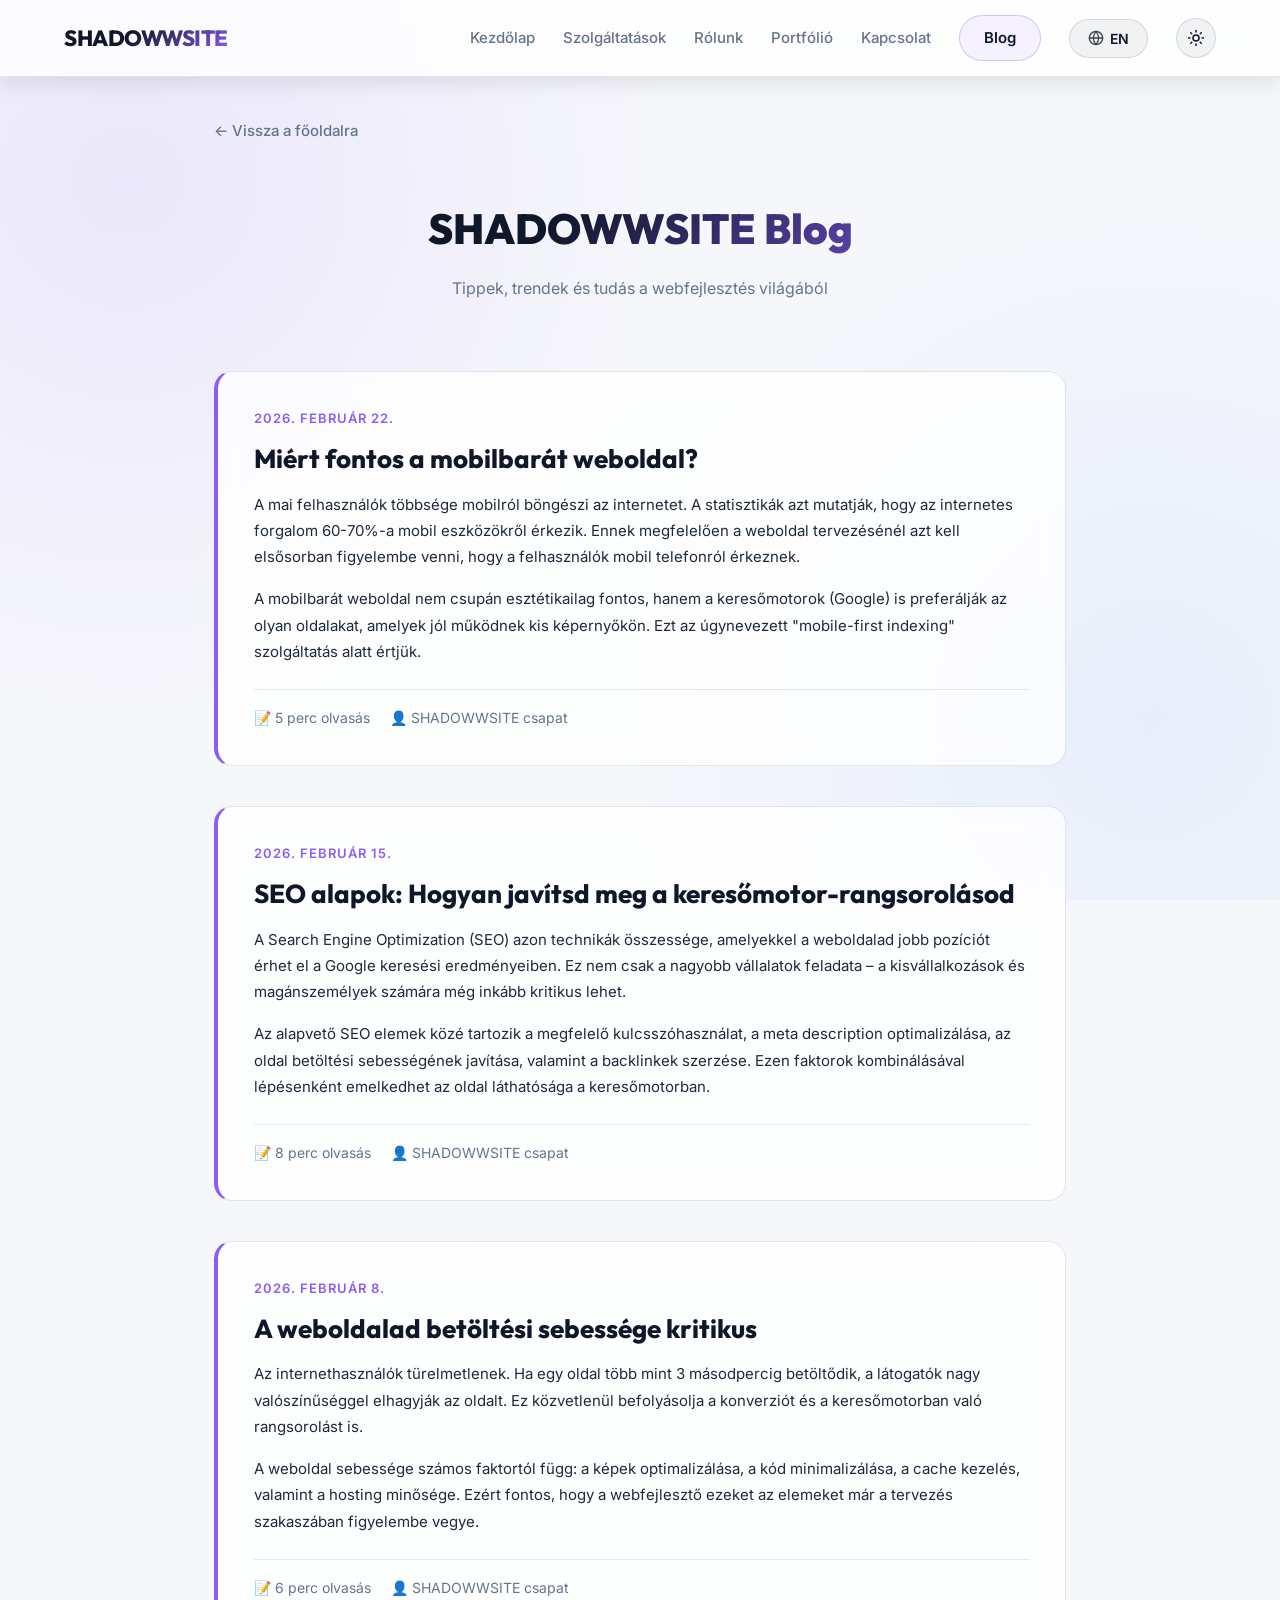
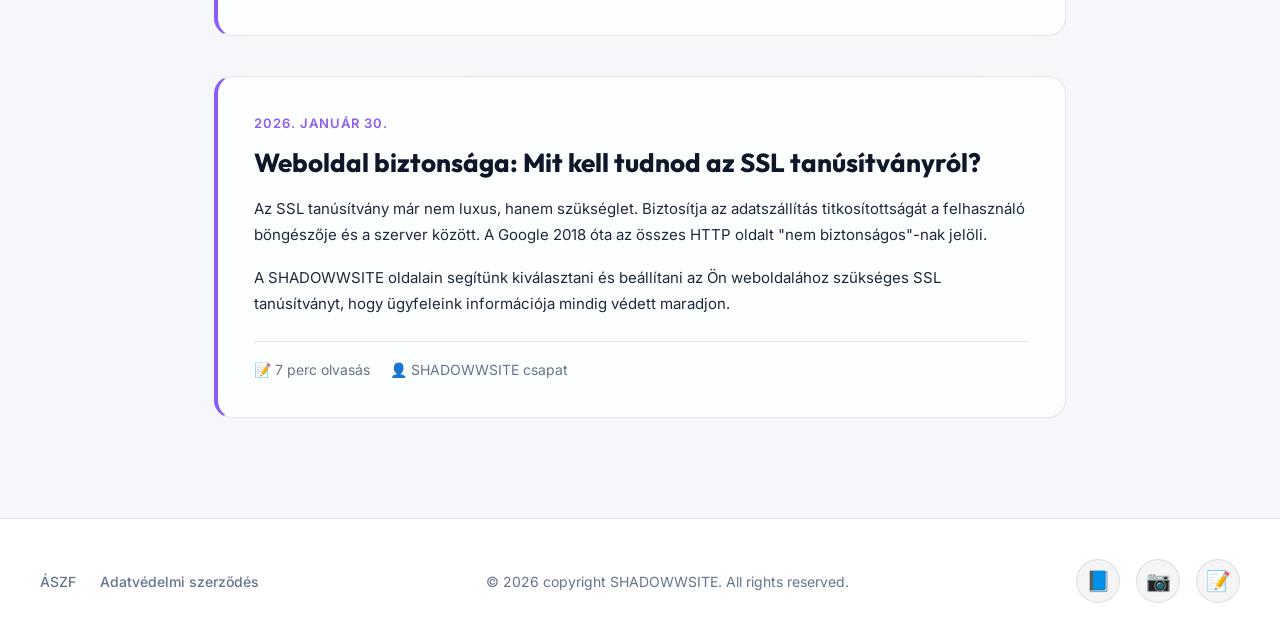
==== blog/index.html @ fe87d55f "bloghmtl" ====
<!DOCTYPE html>
<html lang="hu">
<head>
    <meta charset="UTF-8">
    <meta name="viewport" content="width=device-width, initial-scale=1.0">
    <title>Blog - SHADOWWSITE</title>
    <meta name="description" content="Szakmai cikkek, tippek és trendek a modern webfejlesztés, SEO és reszponzív webdesign világából.">
    <link rel="preconnect" href="https://fonts.googleapis.com">
    <link rel="preconnect" href="https://fonts.gstatic.com" crossorigin>
    <script>
        (function () {
            var t = localStorage.getItem('siteTheme');
            if (!t && window.matchMedia && window.matchMedia('(prefers-color-scheme: light)').matches) t = 'light';
            if (t === 'light') document.documentElement.setAttribute('data-theme', 'light');
        })();
    </script>
    <link rel="canonical" href="https://shadowwsite.hu/blog/">
    <link rel="stylesheet" href="/index.css">
    <style>
        .blog-container {
            max-width: 900px;
            margin: 40px auto;
            padding: 0 24px;
        }

        .blog-header {
            text-align: center;
            margin-bottom: 50px;
            padding: 20px 0;
        }

        .blog-header h1 {
            font-family: var(--font-title);
            font-size: 42px;
            font-weight: 850;
            margin-bottom: 12px;
            color: var(--white);
            background: linear-gradient(135deg, #ffffff 50%, var(--primary-color));
            -webkit-background-clip: text;
            -webkit-text-fill-color: transparent;
        }

        .blog-header p {
            color: var(--muted);
            font-size: 16px;
        }

        .blog-posts {
            display: flex;
            flex-direction: column;
            gap: 40px;
        }

        .blog-post {
            background: var(--panel);
            backdrop-filter: blur(12px);
            -webkit-backdrop-filter: blur(12px);
            border-radius: 18px;
            padding: 36px;
            border: 1px solid var(--border);
            border-left: 4px solid var(--primary-color);
            transition: all 0.3s ease;
        }

        .blog-post:hover {
            transform: translateY(-4px);
            border-color: rgba(139, 92, 246, 0.2);
            box-shadow: 0 15px 35px -10px rgba(0, 0, 0, 0.6), var(--glow-shadow);
        }

        .blog-post-date {
            color: var(--primary-color);
            font-size: 13px;
            font-weight: 600;
            margin-bottom: 12px;
            text-transform: uppercase;
            letter-spacing: 1px;
        }

        .blog-post h2 {
            font-family: var(--font-title);
            color: var(--white);
            font-size: 26px;
            font-weight: 750;
            margin-bottom: 16px;
            line-height: 1.3;
        }

        .blog-post p {
            color: var(--text-color);
            line-height: 1.75;
            margin-bottom: 16px;
            font-size: 15px;
        }

        .blog-post-meta {
            display: flex;
            gap: 20px;
            color: var(--muted);
            font-size: 14px;
            margin-top: 24px;
            border-top: 1px solid var(--border);
            padding-top: 16px;
        }

        .read-more {
            color: var(--primary-color);
            text-decoration: none;
            font-weight: 600;
            margin-top: 15px;
            display: inline-block;
            transition: color 0.3s ease;
        }

        .read-more:hover {
            color: var(--white);
        }

        .back-link {
            display: inline-flex;
            align-items: center;
            margin-bottom: 30px;
            color: var(--muted);
            text-decoration: none;
            font-weight: 500;
            transition: color 0.3s ease;
            font-size: 15px;
            gap: 6px;
        }

        .back-link:hover {
            color: var(--white);
        }

        @media (max-width: 768px) {
            .blog-header h1 {
                font-size: 32px;
            }

            .blog-post {
                padding: 24px;
            }

            .blog-post h2 {
                font-size: 22px;
            }
        }
    </style>
</head>
<body>
    <nav class="navbar">
        <div class="navbar-container">
            <div class="navbar-logo">
                <a href="/" class="logo-link" aria-label="SHADOW home">
                    <span class="logo-text">SHADOWWSITE</span>
                </a>
            </div>
            <ul class="nav-menu">
                <li class="nav-item">
                    <a href="/#home" class="nav-link" data-i18n="nav-home">Kezdőlap</a>
                </li>
                <li class="nav-item">
                    <a href="/#services" class="nav-link" data-i18n="nav-services">Szolgáltatások</a>
                </li>
                <li class="nav-item">
                    <a href="/#about" class="nav-link" data-i18n="nav-about">Rólunk</a>
                </li>
                <li class="nav-item">
                    <a href="/#portfolio" class="nav-link" data-i18n="nav-portfolio">Portfólió</a>
                </li>
                <li class="nav-item">
                    <a href="/#contact" class="nav-link" data-i18n="nav-contact">Kapcsolat</a>
                </li>
                <li class="nav-item">
                    <a href="/blog/" class="nav-link nav-link-btn" data-i18n="nav-blog">Blog</a>
                </li>
                <li class="nav-item">
                    <button class="lang-toggle-btn" aria-label="Nyelvváltás / Language switch" onclick="toggleLanguage()">
                        <svg class="lang-icon" viewBox="0 0 24 24" width="16" height="16" stroke="currentColor" stroke-width="2" fill="none" stroke-linecap="round" stroke-linejoin="round">
                            <circle cx="12" cy="12" r="10"></circle>
                            <line x1="2" y1="12" x2="22" y2="12"></line>
                            <path d="M12 2a15.3 15.3 0 0 1 4 10 15.3 15.3 0 0 1-4 10 15.3 15.3 0 0 1-4-10 15.3 15.3 0 0 1 4-10z"></path>
                        </svg>
                        <span class="lang-text">EN</span>
                    </button>
                </li>
                <li class="nav-item">
                    <button class="theme-toggle-btn" type="button" aria-label="Sötét/világos téma váltása" title="Téma váltása" onclick="toggleTheme()">
                        <svg class="icon-moon" viewBox="0 0 24 24" width="18" height="18" stroke="currentColor" stroke-width="2" fill="none" stroke-linecap="round" stroke-linejoin="round">
                            <path d="M21 12.8A9 9 0 1 1 11.2 3a7 7 0 0 0 9.8 9.8z"></path>
                        </svg>
                        <svg class="icon-sun" viewBox="0 0 24 24" width="18" height="18" stroke="currentColor" stroke-width="2" fill="none" stroke-linecap="round" stroke-linejoin="round">
                            <circle cx="12" cy="12" r="4"></circle>
                            <path d="M12 2v2M12 20v2M4.93 4.93l1.41 1.41M17.66 17.66l1.41 1.41M2 12h2M20 12h2M4.93 19.07l1.41-1.41M17.66 6.34l1.41-1.41"></path>
                        </svg>
                    </button>
                </li>
            </ul>
            <div class="hamburger" aria-label="Menü megnyitása" role="button" tabindex="0">
                <span></span>
                <span></span>
                <span></span>
            </div>
        </div>
    </nav>

    <div class="blog-container">
        <a href="/" class="back-link" data-i18n="blog-back">← Vissza a főoldalra</a>
        
        <div class="blog-header">
            <h1 data-i18n="blog-title">SHADOWWSITE Blog</h1>
            <p data-i18n="blog-subtitle">Tippek, trendek és tudás a webfejlesztés világából</p>
        </div>

        <div class="blog-posts">
            <article class="blog-post">
                <div class="blog-post-date" data-i18n="blog-p1-date">2026. február 22.</div>
                <h2 data-i18n="blog-p1-title">Miért fontos a mobilbarát weboldal?</h2>
                <p data-i18n="blog-p1-desc1">A mai felhasználók többsége mobilről böngészi az internetetet. A statisztikák azt mutatják, hogy az internetes forgalom 60-70%-a mobil eszközökről érkezik. Ennek megfelelően a weboldal tervezésénél azt kell elsősorban figyelembe venni, hogy a felhasználók mobil telefonról érkeznek.</p>
                <p data-i18n="blog-p1-desc2">A mobilbarát weboldal nem csupán esztétikailag fontos, hanem a keresőmotorok (Google) is preferálják az olyan oldalakat, amelyek jól működnek kis képernyőkön. Ezt az úgynevezett "mobile-first indexing" szolgáltatás alatt értjük.</p>
                <div class="blog-post-meta">
                    <span data-i18n="blog-p1-read">📝 5 perc olvasás</span>
                    <span data-i18n="blog-p1-team">👤 SHADOWWSITE csapat</span>
                </div>
            </article>

            <article class="blog-post">
                <div class="blog-post-date" data-i18n="blog-p2-date">2026. február 15.</div>
                <h2 data-i18n="blog-p2-title">SEO alapok: Hogyan javítsd meg a keresőmotor-rangsorolásod</h2>
                <p data-i18n="blog-p2-desc1">A Search Engine Optimization (SEO) azon technikák összessége, amelyekkel a weboldalad jobb pozíciót érhet el a Google keresési eredményeiben. Ez nem csak a nagyobb vállalatok feladata – a kisvállalkozások és magánszemélyek számára még inkább kritikus lehet.</p>
                <p data-i18n="blog-p2-desc2">Az alapvető SEO elemek közé tartozik a megfelelő kulcsszóhasználat, a meta description optimalizálása, az oldal betöltési sebességének javítása, valamint a backlinlek szerzése. Ezen faktorok kombinálásával lépésenként emelkedhet az oldal láthatósága a keresőmotorban.</p>
                <div class="blog-post-meta">
                    <span data-i18n="blog-p2-read">📝 8 perc olvasás</span>
                    <span data-i18n="blog-p2-team">👤 SHADOWWSITE csapat</span>
                </div>
            </article>

            <article class="blog-post">
                <div class="blog-post-date" data-i18n="blog-p3-date">2026. február 8.</div>
                <h2 data-i18n="blog-p3-title">A weboldalad betöltési sebessége kritikus</h2>
                <p data-i18n="blog-p3-desc1">Az internethasználók türelmetlenek. Ha egy oldal több mint 3 másodpercig betöltődik, a látogatók nagy valószínűséggel elhagyják az oldalt. Ez közvetlenül befolyásolja a konverziót és a keresőmotorban való rangsorolást is.</p>
                <p data-i18n="blog-p3-desc2">A weboldal sebessége számos faktortól függ: a képek optimalizálása, a kód minimalizálása, a cache kezelés, valamint a hosting minősége. Ezért fontos, hogy a webfejlesztő ezeket az elemeket már a tervezés szakaszában figyelembe vegye.</p>
                <div class="blog-post-meta">
                    <span data-i18n="blog-p3-read">📝 6 perc olvasás</span>
                    <span data-i18n="blog-p3-team">👤 SHADOWWSITE csapat</span>
                </div>
            </article>

            <article class="blog-post">
                <div class="blog-post-date" data-i18n="blog-p4-date">2026. január 30.</div>
                <h2 data-i18n="blog-p4-title">Weboldal biztonsága: Mit kell tudnod a SSL tanúsítványról?</h2>
                <p data-i18n="blog-p4-desc1">Az SSL tanúsítvány már nem luxus, hanem szükséglet. Biztosítja az adatszállítás titkosítottságát a felhasználó böngészője és a szerver között. A Google 2018 óta az összes HTTP oldalt "nem biztonságos"-nak jelöli.</p>
                <p data-i18n="blog-p4-desc2">A SHADOWWSITE oldalain segítünk kiválasztani és beállítani az Ön weboldalához szükséges SSL tanúsítványt, hogy ügyfeleink információja mindig védett maradjon.</p>
                <div class="blog-post-meta">
                    <span data-i18n="blog-p4-read">📝 7 perc olvasás</span>
                    <span data-i18n="blog-p4-team">👤 SHADOWWSITE csapat</span>
                </div>
            </article>
        </div>
    </div>

    <footer class="footer">
        <div class="footer-content">
            <div class="footer-legal">
                <a href="/aszf.pdf" class="footer-link" target="_blank" rel="noopener noreferrer" data-i18n="footer-gtc">ÁSZF</a>
                <a href="/adatvedelmi.pdf" class="footer-link" target="_blank" rel="noopener noreferrer" data-i18n="footer-privacy">Adatvédelmi szerződés</a>
            </div>
            <p>&copy; 2026 copyright SHADOWWSITE. All rights reserved.</p>
            <div class="social-links">
                <a href="https://www.facebook.com/profile.php?id=61587769874126" target="_blank" rel="noopener noreferrer" class="social-link" aria-label="Facebook">
                    📘
                </a>
                <a href="https://www.instagram.com/shadowwsite" target="_blank" rel="noopener noreferrer" class="social-link" aria-label="Instagram">
                    📷
                </a>
                <a href="/blog/" class="social-link" aria-label="Blog">
                    📝
                </a>
            </div>
        </div>
    </footer>

    <script src="/index.js"></script>
</body>
</html>
---- index.css ----
@import url('https://fonts.googleapis.com/css2?family=Inter:wght@300;400;500;600;700&family=Outfit:wght@400;500;600;700;800;900&display=swap');

* {
	margin: 0;
	padding: 0;
	box-sizing: border-box;
}

:root {
	--bg: #05050a;
	--bg-rgb: 5, 5, 10;
	--panel: rgba(13, 13, 23, 0.7);
	--panel-opaque: #0b0b14;
	--primary-color: #8b5cf6; /* Modern Violet */
	--primary-rgb: 139, 92, 246;
	--secondary-color: #3b82f6; /* Modern Blue */
	--secondary-rgb: 59, 130, 246;
	--accent-color: #10b981; /* Emerald */
	--text-color: #f1f5f9; /* Slate 100 */
	--muted: #94a3b8; /* Slate 400 */
	--white: #ffffff;
	--border: rgba(255, 255, 255, 0.06);
	--border-hover: rgba(255, 255, 255, 0.12);
	--shadow: 0 10px 30px -10px rgba(0, 0, 0, 0.7);
	--glow-shadow: 0 0 25px rgba(139, 92, 246, 0.15);
	--font-title: 'Outfit', sans-serif;
	--font-body: 'Inter', sans-serif;
}

body {
	font-family: var(--font-body);
	line-height: 1.65;
	color: var(--text-color);
	background-color: var(--bg);
	background-image: 
		radial-gradient(circle at 10% 20%, rgba(139, 92, 246, 0.08) 0%, transparent 40%),
		radial-gradient(circle at 90% 80%, rgba(59, 130, 246, 0.08) 0%, transparent 40%);
	background-attachment: fixed;
	overflow-x: hidden;
}

html {
	scroll-behavior: smooth;
	scroll-padding-top: 80px;
}

section {
	scroll-margin-top: 80px;
}

/* Animations */
@keyframes fadeInUp {
	from {
		opacity: 0;
		transform: translateY(20px);
	}
	to {
		opacity: 1;
		transform: translateY(0);
	}
}

@keyframes pulseGlow {
	0%, 100% {
		box-shadow: 0 0 15px rgba(139, 92, 246, 0.3);
	}
	50% {
		box-shadow: 0 0 25px rgba(139, 92, 246, 0.6);
	}
}

/* Scrollbar */
::-webkit-scrollbar {
	width: 10px;
}
::-webkit-scrollbar-track {
	background: var(--bg);
}
::-webkit-scrollbar-thumb {
	background: rgba(255, 255, 255, 0.1);
	border-radius: 5px;
	border: 2px solid var(--bg);
}
::-webkit-scrollbar-thumb:hover {
	background: var(--primary-color);
}

/* Header & Navbar */
.navbar {
	background: var(--panel);
	backdrop-filter: blur(12px);
	-webkit-backdrop-filter: blur(12px);
	border-bottom: 1px solid var(--border);
	position: sticky;
	top: 0;
	z-index: 100;
	transition: all 0.3s ease;
}

.navbar-container {
	max-width: 1200px;
	width: 100%;
	margin: 0 auto;
	padding: 0 24px;
	display: flex;
	justify-content: space-between;
	align-items: center;
	height: 76px;
}

.navbar-logo a {
	text-decoration: none;
	display: flex;
	align-items: center;
	gap: 8px;
}

.logo-text {
	font-family: var(--font-title);
	font-size: 22px;
	font-weight: 800;
	color: var(--white);
	letter-spacing: -0.5px;
	background: linear-gradient(135deg, #ffffff 50%, var(--primary-color));
	-webkit-background-clip: text;
	-webkit-text-fill-color: transparent;
}

.nav-menu {
	display: flex;
	list-style: none;
	gap: 28px;
	align-items: center;
}

.nav-item {
	position: relative;
}

.nav-link {
	color: var(--muted);
	text-decoration: none;
	font-weight: 500;
	font-size: 15px;
	transition: color 0.25s ease;
	padding: 8px 0;
	display: inline-block;
}

.nav-link:hover {
	color: var(--white);
}

.nav-link::after {
	content: '';
	position: absolute;
	width: 0;
	height: 2px;
	bottom: -2px;
	left: 0;
	background: linear-gradient(90deg, var(--primary-color), var(--secondary-color));
	transition: width 0.3s ease;
	border-radius: 2px;
}

.nav-link:hover::after {
	width: 100%;
}

.nav-link-btn {
	background: rgba(139, 92, 246, 0.08) !important;
	color: var(--white) !important;
	border: 1px solid rgba(139, 92, 246, 0.3) !important;
	padding: 10px 24px !important;
	border-radius: 30px !important;
	font-weight: 600 !important;
	transition: all 0.3s ease !important;
}

.nav-link-btn:hover {
	background: rgba(139, 92, 246, 0.2) !important;
	border-color: var(--primary-color) !important;
	box-shadow: 0 0 15px rgba(139, 92, 246, 0.2);
	transform: translateY(-1px);
}

.nav-link-btn::after {
	display: none !important;
}

.lang-toggle-btn {
	background: rgba(255, 255, 255, 0.05) !important;
	color: var(--white) !important;
	border: 1px solid rgba(255, 255, 255, 0.1) !important;
	padding: 10px 18px !important;
	border-radius: 30px !important;
	font-weight: 600 !important;
	cursor: pointer;
	font-family: var(--font-body);
	font-size: 14px;
	transition: all 0.3s ease !important;
	display: inline-flex;
	align-items: center;
	gap: 6px;
}

.lang-toggle-btn:hover {
	background: rgba(255, 255, 255, 0.12) !important;
	border-color: rgba(255, 255, 255, 0.25) !important;
	transform: translateY(-1px);
}

.lang-icon {
	opacity: 0.8;
	transition: transform 0.3s ease;
}

.lang-toggle-btn:hover .lang-icon {
	transform: rotate(15deg);
}

.hamburger {
	display: none;
	flex-direction: column;
	cursor: pointer;
	gap: 5px;
}

.hamburger span {
	width: 24px;
	height: 2px;
	background: var(--text-color);
	transition: all 0.3s ease;
	border-radius: 2px;
}

.hamburger.active span:nth-child(1) {
	transform: translateY(7px) rotate(45deg);
}

.hamburger.active span:nth-child(2) {
	opacity: 0;
}

.hamburger.active span:nth-child(3) {
	transform: translateY(-7px) rotate(-45deg);
}

/* Hero Section */
.hero {
	position: relative;
	padding: 130px 24px 100px;
	text-align: center;
	min-height: calc(100vh - 76px);
	display: flex;
	align-items: center;
	justify-content: center;
	background: radial-gradient(circle at top, rgba(139, 92, 246, 0.12) 0%, transparent 60%);
	overflow: hidden;
}

.hero::before {
	content: '';
	position: absolute;
	top: 20%;
	left: 50%;
	transform: translate(-50%, -50%);
	width: 400px;
	height: 400px;
	background: radial-gradient(circle, rgba(59, 130, 246, 0.08) 0%, transparent 70%);
	pointer-events: none;
	z-index: 0;
}

.hero-content {
	max-width: 850px;
	z-index: 1;
	animation: fadeInUp 0.8s ease-out;
}

.hero-content h1 {
	font-family: var(--font-title);
	font-size: 56px;
	font-weight: 900;
	line-height: 1.15;
	margin-bottom: 24px;
	letter-spacing: -1.5px;
	background: linear-gradient(135deg, #ffffff 40%, #cbd5e1 70%, var(--primary-color));
	-webkit-background-clip: text;
	-webkit-text-fill-color: transparent;
}

.hero-content p {
	font-size: 20px;
	margin-bottom: 12px;
	color: var(--text-color);
	font-weight: 400;
}

.hero-subtitle {
	font-size: 16px;
	margin-bottom: 40px;
	color: var(--muted) !important;
}

.hero-buttons {
	display: flex;
	gap: 16px;
	justify-content: center;
	flex-wrap: wrap;
}

.cta-button {
	position: relative;
	overflow: hidden;
	background: linear-gradient(135deg, var(--primary-color), var(--secondary-color));
	color: var(--white);
	text-decoration: none;
	padding: 14px 32px;
	font-size: 16px;
	border: none;
	border-radius: 30px;
	cursor: pointer;
	font-weight: 600;
	transition: all 0.4s cubic-bezier(0.165, 0.84, 0.44, 1);
	box-shadow: 0 4px 20px rgba(139, 92, 246, 0.3), 0 0 0 1px rgba(255, 255, 255, 0.1) inset;
	display: inline-flex;
	align-items: center;
	justify-content: center;
	gap: 10px;
}

.cta-button::after {
	content: '';
	position: absolute;
	top: 0;
	left: -50%;
	width: 200%;
	height: 100%;
	background: linear-gradient(
		to right,
		rgba(255, 255, 255, 0) 0%,
		rgba(255, 255, 255, 0.25) 50%,
		rgba(255, 255, 255, 0) 100%
	);
	transform: skewX(-25deg);
	transition: 0.75s;
	opacity: 0;
}

.cta-button:hover {
	transform: translateY(-3px) scale(1.02);
	box-shadow: 0 10px 25px rgba(139, 92, 246, 0.4), 0 0 15px rgba(59, 130, 246, 0.2), 0 0 0 1px rgba(255, 255, 255, 0.2) inset;
}

.cta-button:hover::after {
	left: 125%;
	opacity: 1;
	transition: all 0.75s ease-in-out;
}

.cta-icon {
	transition: transform 0.3s cubic-bezier(0.165, 0.84, 0.44, 1);
}

.cta-button:hover .cta-icon {
	transform: translateX(4px);
}

.cta-secondary {
	background: rgba(255, 255, 255, 0.03);
	color: var(--white);
	text-decoration: none;
	padding: 14px 32px;
	font-size: 16px;
	border: 1px solid var(--border);
	border-radius: 30px;
	cursor: pointer;
	font-weight: 600;
	transition: all 0.4s cubic-bezier(0.165, 0.84, 0.44, 1);
	display: inline-flex;
	align-items: center;
	justify-content: center;
	gap: 10px;
}

.cta-secondary:hover {
	background: rgba(255, 255, 255, 0.08);
	border-color: var(--border-hover);
	transform: translateY(-3px) scale(1.02);
	box-shadow: 0 10px 25px rgba(255, 255, 255, 0.03);
}

/* Sections - General spacing */
.products-preview {
	max-width: 1200px;
	margin: 100px auto;
	padding: 0 24px;
}

.products-preview h2 {
	text-align: center;
	font-family: var(--font-title);
	font-size: 38px;
	font-weight: 800;
	margin-bottom: 16px;
	letter-spacing: -0.5px;
	color: var(--white);
}

.portfolio-preview h2 {
	margin-bottom: 8px;
}

.portfolio-hint {
	margin: 0;
	color: var(--muted);
	font-size: 13px;
	text-align: center;
}

.portfolio-preview .products-grid {
	margin-top: 28px;
}

/* Grid & Cards (Shared by Services, Pricing, Portfolio) */
.products-grid {
	display: grid;
	grid-template-columns: repeat(auto-fit, minmax(300px, 1fr));
	gap: 28px;
	margin-top: 40px;
}

.product-card {
	background: var(--panel);
	backdrop-filter: blur(12px);
	-webkit-backdrop-filter: blur(12px);
	border-radius: 20px;
	padding: 36px 28px;
	text-align: center;
	box-shadow: var(--shadow);
	transition: all 0.3s cubic-bezier(0.4, 0, 0.2, 1);
	cursor: pointer;
	border: 1px solid var(--border);
	position: relative;
	overflow: hidden;
}

.product-card:hover {
	transform: translateY(-6px);
	border-color: rgba(139, 92, 246, 0.3);
	box-shadow: 0 20px 40px -15px rgba(0, 0, 0, 0.8), 0 0 30px rgba(139, 92, 246, 0.15);
}

.product-image {
	font-size: 32px;
	width: 68px;
	height: 68px;
	margin: 0 auto 24px;
	background: rgba(255, 255, 255, 0.02);
	border: 1px solid var(--border);
	border-radius: 50%;
	display: flex;
	align-items: center;
	justify-content: center;
	transition: all 0.3s ease;
	box-shadow: inset 0 2px 4px rgba(255, 255, 255, 0.04);
}

.product-card:hover .product-image {
	background: rgba(139, 92, 246, 0.1);
	border-color: rgba(139, 92, 246, 0.3);
	transform: scale(1.08);
}

.product-card h3 {
	font-family: var(--font-title);
	color: var(--white);
	margin-bottom: 12px;
	font-size: 22px;
	font-weight: 700;
}

.product-card p {
	color: var(--muted);
	font-size: 15px;
	line-height: 1.6;
}

/* Pricing Specializations */
.pricing h2 {
	margin-bottom: 8px;
}

.pricing-subtitle {
	text-align: center;
	color: var(--muted);
	font-size: 16px;
	margin-bottom: 40px;
}

.pricing .price {
	font-family: var(--font-title);
	font-size: 28px;
	font-weight: 800;
	color: var(--white);
	margin: 16px 0 24px;
	background: linear-gradient(135deg, #ffffff, var(--primary-color));
	-webkit-background-clip: text;
	-webkit-text-fill-color: transparent;
}

.price-features {
	list-style: none;
	padding: 0;
	margin: 0;
	display: flex;
	flex-direction: column;
	gap: 12px;
	color: var(--muted);
	font-size: 15px;
	text-align: left;
	border-top: 1px solid var(--border);
	padding-top: 24px;
}

.price-features li {
	display: flex;
	align-items: center;
	gap: 10px;
}

.price-features li::before {
	content: '✓';
	color: var(--primary-color);
	font-weight: bold;
	font-size: 14px;
}

.pricing-note {
	text-align: center;
	color: var(--muted);
	font-size: 14px;
	margin-top: 32px;
}

/* Popular pricing highlight */
.product-card.popular {
	border-color: rgba(139, 92, 246, 0.4);
	box-shadow: 0 15px 35px -10px rgba(139, 92, 246, 0.2), var(--shadow);
}

.product-card.popular::before {
	content: 'NÉPSZERŰ';
	position: absolute;
	top: 16px;
	right: 16px;
	background: linear-gradient(135deg, var(--primary-color), var(--secondary-color));
	color: var(--white);
	font-size: 10px;
	font-weight: 700;
	padding: 4px 12px;
	border-radius: 20px;
	letter-spacing: 0.5px;
}

/* About Section (2 Columns) */
.about-section {
	max-width: 1200px;
	margin: 100px auto;
	padding: 0 24px;
	scroll-margin-top: 80px;
}

.about-container {
	display: grid;
	grid-template-columns: 1.2fr 1fr;
	gap: 60px;
	align-items: center;
}

.about-text-content h2 {
	font-family: var(--font-title);
	font-size: 38px;
	font-weight: 800;
	color: var(--white);
	margin-bottom: 24px;
	position: relative;
	display: inline-block;
}

.about-text-content h2::after {
	content: '';
	position: absolute;
	left: 0;
	bottom: -6px;
	width: 60px;
	height: 3px;
	background: linear-gradient(90deg, var(--primary-color), var(--secondary-color));
	border-radius: 2px;
}

.about-text-content p {
	font-size: 16px;
	color: var(--muted);
	line-height: 1.8;
	margin-bottom: 20px;
}

.about-text-content p:last-child {
	margin-bottom: 0;
}

.about-highlights {
	display: flex;
	flex-direction: column;
	gap: 20px;
}

.highlight-box {
	background: var(--panel);
	backdrop-filter: blur(12px);
	-webkit-backdrop-filter: blur(12px);
	border: 1px solid var(--border);
	border-radius: 18px;
	padding: 24px;
	display: flex;
	gap: 20px;
	align-items: flex-start;
	transition: all 0.3s ease;
	box-shadow: var(--shadow);
}

.highlight-box:hover {
	transform: translateX(6px);
	border-color: rgba(139, 92, 246, 0.3);
	background: rgba(139, 92, 246, 0.03);
}

.highlight-icon {
	font-size: 24px;
	width: 52px;
	height: 52px;
	border-radius: 14px;
	background: rgba(139, 92, 246, 0.08);
	border: 1px solid rgba(139, 92, 246, 0.2);
	display: flex;
	align-items: center;
	justify-content: center;
	flex-shrink: 0;
}

.highlight-box h3 {
	color: var(--white);
	font-family: var(--font-title);
	font-size: 18px;
	font-weight: 700;
	margin-bottom: 6px;
}

.highlight-box p {
	color: var(--muted);
	font-size: 14px;
	line-height: 1.5;
}

/* Contact Section */
.contact-section {
	max-width: 1200px;
	margin: 100px auto;
	padding: 0 24px;
	scroll-margin-top: 80px;
}

.contact-container {
	display: grid;
	grid-template-columns: 1fr 1.1fr;
	gap: 50px;
	background: var(--panel);
	backdrop-filter: blur(12px);
	-webkit-backdrop-filter: blur(12px);
	border: 1px solid var(--border);
	border-radius: 24px;
	padding: 56px;
	box-shadow: var(--shadow);
}

.contact-info {
	display: flex;
	flex-direction: column;
	justify-content: center;
}

.contact-info h2 {
	font-family: var(--font-title);
	font-size: 38px;
	font-weight: 800;
	color: var(--white);
	margin-bottom: 16px;
	text-align: left;
}

.contact-description {
	color: var(--muted);
	font-size: 16px;
	margin-bottom: 36px;
	line-height: 1.65;
}

.contact-details {
	display: flex;
	flex-direction: column;
	gap: 24px;
}

.contact-item {
	display: flex;
	align-items: center;
	gap: 16px;
}

.contact-icon {
	width: 52px;
	height: 52px;
	border-radius: 14px;
	background: rgba(139, 92, 246, 0.08);
	border: 1px solid rgba(139, 92, 246, 0.2);
	display: flex;
	align-items: center;
	justify-content: center;
	font-size: 22px;
}

.contact-item h4 {
	color: var(--white);
	font-size: 14px;
	font-weight: 600;
	margin-bottom: 4px;
}

.contact-item a {
	color: var(--primary-color);
	text-decoration: none;
	font-weight: 500;
	transition: color 0.2s ease;
	font-size: 15px;
}

.contact-item a:hover {
	color: var(--white);
}

.contact-form-container {
	background: rgba(0, 0, 0, 0.2);
	border: 1px solid var(--border);
	border-radius: 20px;
	padding: 36px;
}

.contact-form {
	display: flex;
	flex-direction: column;
	gap: 20px;
}

.form-group {
	display: flex;
	flex-direction: column;
	gap: 8px;
}

.form-group label {
	font-size: 14px;
	font-weight: 500;
	color: var(--text-color);
}

.form-group input,
.form-group textarea {
	background: rgba(255, 255, 255, 0.02);
	border: 1px solid var(--border);
	border-radius: 10px;
	padding: 14px 16px;
	color: var(--white);
	font-family: var(--font-body);
	font-size: 14px;
	transition: all 0.3s ease;
}

.form-group input:focus,
.form-group textarea:focus {
	outline: none;
	border-color: var(--primary-color);
	background: rgba(139, 92, 246, 0.02);
	box-shadow: 0 0 12px rgba(139, 92, 246, 0.15);
}

.submit-button {
	background: linear-gradient(135deg, var(--primary-color), var(--secondary-color));
	color: var(--white);
	border: none;
	border-radius: 10px;
	padding: 16px 20px;
	font-family: var(--font-body);
	font-weight: 600;
	font-size: 16px;
	cursor: pointer;
	transition: all 0.3s ease;
	margin-top: 8px;
	box-shadow: 0 4px 15px rgba(139, 92, 246, 0.2);
}

.submit-button:hover {
	transform: translateY(-2px);
	box-shadow: 0 6px 20px rgba(139, 92, 246, 0.4);
}

/* Chatbot UI */
.chatbot {
	position: fixed;
	right: 28px;
	bottom: 28px;
	display: flex;
	flex-direction: column;
	align-items: flex-end;
	gap: 12px;
	z-index: 200;
}

.chatbot-toggle {
	background: linear-gradient(135deg, var(--primary-color), var(--secondary-color));
	color: var(--white);
	border: none;
	border-radius: 999px;
	padding: 12px 24px;
	font-weight: 600;
	cursor: pointer;
	box-shadow: 0 4px 20px rgba(139, 92, 246, 0.3);
	display: inline-flex;
	align-items: center;
	gap: 10px;
	transition: all 0.3s ease;
	position: relative;
}

.chatbot-toggle:hover {
	transform: translateY(-3px);
	box-shadow: 0 8px 30px rgba(139, 92, 246, 0.5);
}

/* Pulse notification dot on toggle */
.chatbot-toggle::before {
	content: '';
	position: absolute;
	top: -2px;
	right: -2px;
	width: 10px;
	height: 10px;
	background: var(--accent-color);
	border-radius: 50%;
	border: 2px solid var(--bg);
	animation: pulseGlow 2s infinite;
}

.chatbot-toggle-text {
	font-size: 14px;
	font-family: var(--font-body);
}

.chatbot-panel {
	width: 340px;
	height: 460px;
	background: var(--panel-opaque);
	border: 1px solid var(--border);
	border-radius: 20px;
	box-shadow: 0 15px 40px rgba(0, 0, 0, 0.6);
	display: none;
	flex-direction: column;
	overflow: hidden;
	transition: all 0.3s ease;
}

.chatbot-panel.is-open {
	display: flex;
}

.chatbot-header {
	background: rgba(255, 255, 255, 0.02);
	color: var(--white);
	padding: 16px 20px;
	font-weight: 700;
	font-family: var(--font-title);
	font-size: 16px;
	display: flex;
	justify-content: space-between;
	align-items: center;
	border-bottom: 1px solid var(--border);
}

.chatbot-close {
	background: transparent;
	color: var(--muted);
	border: none;
	font-size: 24px;
	cursor: pointer;
	transition: color 0.2s;
	line-height: 1;
}

.chatbot-close:hover {
	color: var(--white);
}

.chatbot-messages {
	padding: 20px;
	flex: 1;
	overflow-y: auto;
	display: flex;
	flex-direction: column;
	gap: 12px;
}

/* Chat Scrollbar */
.chatbot-messages::-webkit-scrollbar {
	width: 6px;
}
.chatbot-messages::-webkit-scrollbar-track {
	background: transparent;
}
.chatbot-messages::-webkit-scrollbar-thumb {
	background: rgba(255, 255, 255, 0.05);
	border-radius: 3px;
}

.chatbot-message {
	font-size: 14px;
	line-height: 1.45;
	padding: 12px 16px;
	border-radius: 14px;
	max-width: 85%;
	animation: fadeInUp 0.3s ease;
}

.chatbot-message.bot {
	background: rgba(255, 255, 255, 0.04);
	color: var(--text-color);
	align-self: flex-start;
	border-bottom-left-radius: 4px;
	border: 1px solid var(--border);
}

.chatbot-message.user {
	background: linear-gradient(135deg, var(--primary-color), var(--secondary-color));
	color: var(--white);
	align-self: flex-end;
	border-bottom-right-radius: 4px;
	box-shadow: 0 4px 10px rgba(139, 92, 246, 0.15);
}

.chatbot-form {
	display: flex;
	gap: 8px;
	padding: 16px 20px;
	border-top: 1px solid var(--border);
	background: rgba(0, 0, 0, 0.1);
}

.chatbot-input {
	flex: 1;
	background: rgba(255, 255, 255, 0.02);
	color: var(--text-color);
	border: 1px solid var(--border);
	border-radius: 10px;
	padding: 10px 14px;
	font-family: var(--font-body);
	font-size: 14px;
}

.chatbot-input:focus {
	outline: none;
	border-color: var(--primary-color);
}

.chatbot-send {
	background: linear-gradient(135deg, var(--primary-color), var(--secondary-color));
	color: var(--white);
	border: none;
	border-radius: 10px;
	padding: 10px 16px;
	font-weight: 600;
	font-family: var(--font-body);
	font-size: 14px;
	cursor: pointer;
	transition: opacity 0.2s;
}

.chatbot-send:hover {
	opacity: 0.9;
}

/* Footer Section */
.footer {
	background: var(--panel-opaque);
	border-top: 1px solid var(--border);
	padding: 40px 24px;
	margin-top: 100px;
}

.footer-content {
	max-width: 1200px;
	margin: 0 auto;
	display: flex;
	justify-content: space-between;
	align-items: center;
	gap: 24px;
}

.footer-legal {
	display: flex;
	gap: 24px;
}

.footer-link {
	color: var(--muted);
	text-decoration: none;
	font-size: 14px;
	transition: color 0.25s ease;
	font-weight: 500;
}

.footer-link:hover {
	color: var(--white);
}

.footer-content p {
	color: var(--muted);
	font-size: 14px;
	text-align: center;
	flex: 1;
}

.social-links {
	display: flex;
	gap: 16px;
}

.social-link {
	display: inline-flex;
	align-items: center;
	justify-content: center;
	width: 44px;
	height: 44px;
	border-radius: 50%;
	background: rgba(255, 255, 255, 0.02);
	font-size: 20px;
	text-decoration: none;
	transition: all 0.3s ease;
	border: 1px solid var(--border);
}

.social-link:hover {
	background: rgba(139, 92, 246, 0.1);
	border-color: rgba(139, 92, 246, 0.3);
	transform: translateY(-3px);
	box-shadow: 0 5px 15px rgba(139, 92, 246, 0.15);
}

/* Responsive Media Queries */
@media (max-width: 992px) {
	.about-container {
		grid-template-columns: 1fr;
		gap: 48px;
	}

	.about-text-content {
		text-align: center;
	}

	.about-text-content h2::after {
		left: 50%;
		transform: translateX(-50%);
	}

	.highlight-box {
		padding: 20px;
	}
}

@media (max-width: 768px) {
	.navbar-container {
		height: 70px;
		padding: 0 20px;
	}

	.nav-menu {
		position: fixed;
		left: -100%;
		top: 70px;
		flex-direction: column;
		background: var(--panel-opaque);
		width: 100%;
		text-align: center;
		transition: 0.3s ease;
		gap: 0;
		padding: 30px 0;
		box-shadow: var(--shadow);
		border-bottom: 1px solid var(--border);
	}

	.nav-menu.active {
		left: 0;
	}

	.nav-item {
		padding: 16px 0;
		width: 100%;
	}

	.nav-link::after {
		display: none;
	}

	.lang-toggle-btn {
		padding: 12px 28px !important;
		font-size: 15px;
	}

	.hamburger {
		display: flex;
	}

	.hero {
		padding-top: 100px;
	}

	.hero-content h1 {
		font-size: 38px;
	}

	.hero-content p {
		font-size: 16px;
	}

	.products-preview {
		margin: 60px auto;
	}

	.products-preview h2 {
		font-size: 30px;
	}

	.products-grid {
		grid-template-columns: 1fr;
		gap: 20px;
	}

	.contact-container {
		grid-template-columns: 1fr;
		padding: 36px 24px;
		gap: 36px;
	}

	.contact-info h2 {
		font-size: 30px;
	}

	.footer-content {
		flex-direction: column;
		text-align: center;
		gap: 20px;
	}

	.footer-legal {
		flex-wrap: wrap;
		justify-content: center;
		gap: 16px;
	}

	.footer-content p {
		flex: none;
		order: 2;
	}

	.social-links {
		justify-content: center;
		order: 3;
	}
}

@media (max-width: 480px) {
	.hero-content h1 {
		font-size: 30px;
	}

	.hero-buttons {
		flex-direction: column;
		gap: 12px;
	}

	.cta-button, .cta-secondary {
		width: 100%;
		padding: 12px 24px;
	}

	.contact-container {
		padding: 24px 16px;
	}

	.contact-form-container {
		padding: 24px 16px;
	}

	.chatbot {
		right: 16px;
		bottom: 16px;
	}

	.chatbot-panel {
		width: 290px;
		height: 400px;
	}
}

/* Theme toggle */
.theme-toggle-btn {
	background: rgba(255, 255, 255, 0.05) !important;
	color: var(--white) !important;
	border: 1px solid rgba(255, 255, 255, 0.1) !important;
	width: 40px;
	height: 40px;
	border-radius: 50% !important;
	cursor: pointer;
	display: inline-flex;
	align-items: center;
	justify-content: center;
	transition: all 0.3s ease !important;
}

.theme-toggle-btn:hover {
	background: rgba(255, 255, 255, 0.12) !important;
	border-color: rgba(255, 255, 255, 0.25) !important;
	transform: translateY(-1px);
}

.theme-toggle-btn .icon-sun {
	display: none;
}

[data-theme="light"] .theme-toggle-btn .icon-sun {
	display: block;
}

[data-theme="light"] .theme-toggle-btn .icon-moon {
	display: none;
}

/* Light theme */
[data-theme="light"] {
	color-scheme: light;
	--bg: #f6f7fb;
	--bg-rgb: 246, 247, 251;
	--panel: rgba(255, 255, 255, 0.8);
	--panel-opaque: #ffffff;
	--text-color: #1e293b;
	--muted: #64748b;
	--white: #0f172a;
	--border: rgba(15, 23, 42, 0.1);
	--border-hover: rgba(15, 23, 42, 0.18);
	--shadow: 0 10px 30px -10px rgba(15, 23, 42, 0.15);
	--glow-shadow: 0 0 25px rgba(139, 92, 246, 0.12);
}

[data-theme="light"] body {
	background-image:
		radial-gradient(circle at 10% 20%, rgba(139, 92, 246, 0.1) 0%, transparent 40%),
		radial-gradient(circle at 90% 80%, rgba(59, 130, 246, 0.08) 0%, transparent 40%);
}

[data-theme="light"] ::-webkit-scrollbar-thumb {
	background: rgba(15, 23, 42, 0.2);
}

[data-theme="light"] .logo-text,
[data-theme="light"] .hero-content h1,
[data-theme="light"] .pricing .price,
[data-theme="light"] .blog-header h1 {
	background: linear-gradient(135deg, #0f172a 40%, var(--primary-color));
	-webkit-background-clip: text;
	background-clip: text;
	-webkit-text-fill-color: transparent;
}

[data-theme="light"] .lang-toggle-btn,
[data-theme="light"] .theme-toggle-btn {
	background: rgba(15, 23, 42, 0.05) !important;
	border-color: rgba(15, 23, 42, 0.12) !important;
}

[data-theme="light"] .lang-toggle-btn:hover,
[data-theme="light"] .theme-toggle-btn:hover {
	background: rgba(15, 23, 42, 0.1) !important;
	border-color: rgba(15, 23, 42, 0.25) !important;
}

[data-theme="light"] .cta-secondary,
[data-theme="light"] .product-image,
[data-theme="light"] .form-group textarea,
[data-theme="light"] .form-group input,
[data-theme="light"] .chatbot-header,
[data-theme="light"] .chatbot-message.bot,
[data-theme="light"] .chatbot-input,
[data-theme="light"] .social-link,
[data-theme="light"] .contact-form-container {
	background: rgba(15, 23, 42, 0.04);
}

[data-theme="light"] .cta-secondary:hover {
	background: rgba(15, 23, 42, 0.08);
	box-shadow: 0 10px 25px rgba(15, 23, 42, 0.08);
}

[data-theme="light"] .product-card:hover {
	box-shadow: 0 20px 40px -15px rgba(15, 23, 42, 0.2), 0 0 30px rgba(139, 92, 246, 0.12);
}

[data-theme="light"] .chatbot-panel {
	box-shadow: 0 15px 40px rgba(15, 23, 42, 0.2);
}

[data-theme="light"] .cta-button,
[data-theme="light"] .submit-button,
[data-theme="light"] .chatbot-toggle,
[data-theme="light"] .chatbot-send,
[data-theme="light"] .chatbot-message.user,
[data-theme="light"] .product-card.popular::before {
	color: #ffffff;
}

[data-theme="light"] .navbar {
	box-shadow: 0 6px 20px rgba(15, 23, 42, 0.1) !important;
}

.product-card-link {
	display: block;
	text-decoration: none;
	color: inherit;
}
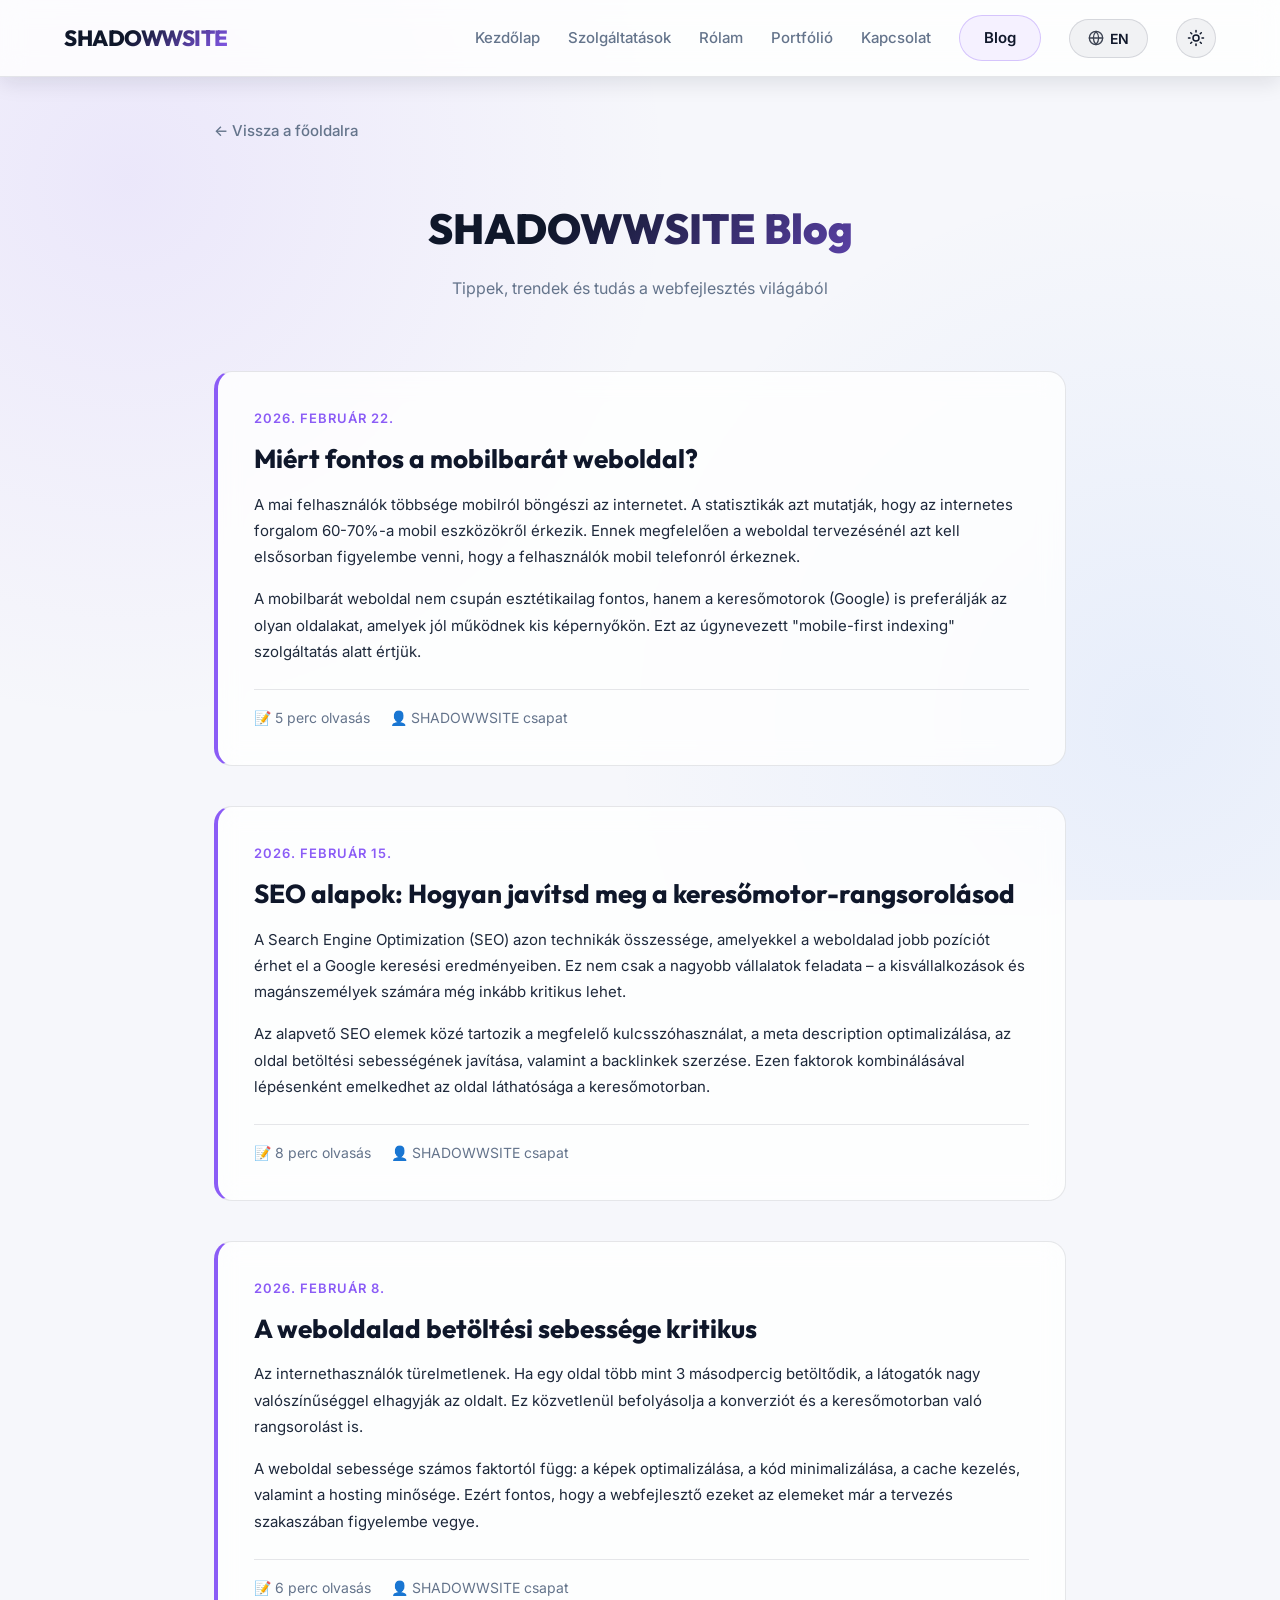
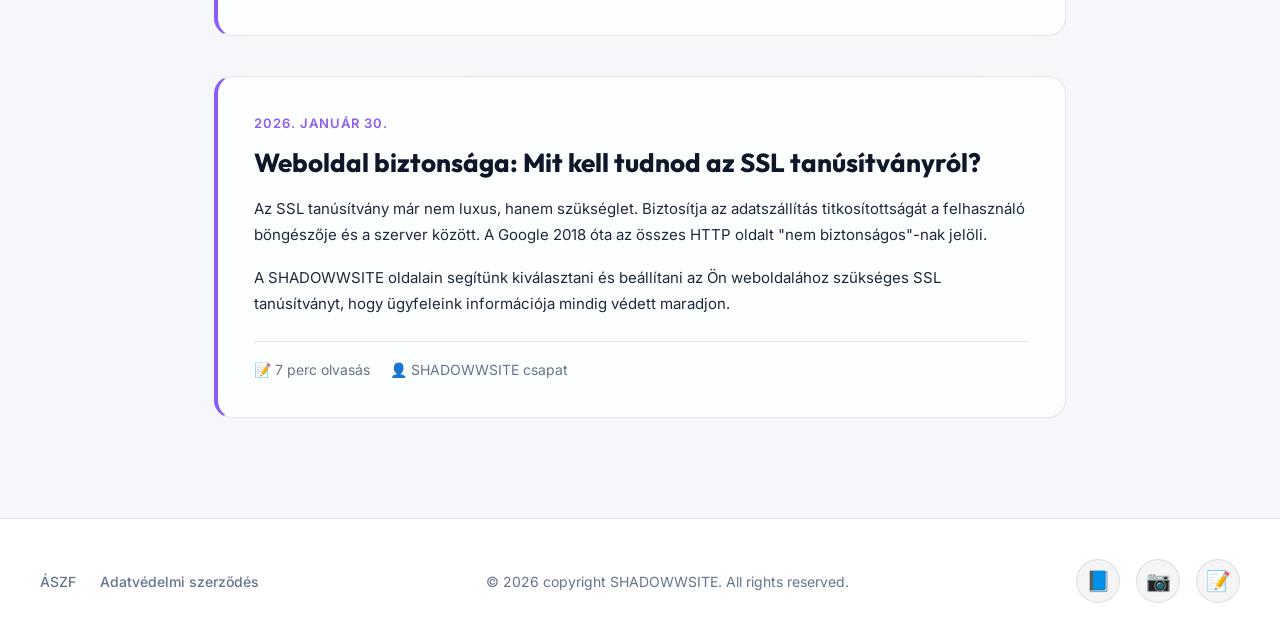
==== commit 5f8f37f1: "mee" ====
--- a/blog/index.html
+++ b/blog/index.html
@@ -163,7 +163,7 @@
                     <a href="/#services" class="nav-link" data-i18n="nav-services">Szolgáltatások</a>
                 </li>
                 <li class="nav-item">
-                    <a href="/#about" class="nav-link" data-i18n="nav-about">Rólunk</a>
+                    <a href="/#about" class="nav-link" data-i18n="nav-about">Rólam</a>
                 </li>
                 <li class="nav-item">
                     <a href="/#portfolio" class="nav-link" data-i18n="nav-portfolio">Portfólió</a>
--- a/index.css
+++ b/index.css
@@ -607,6 +607,19 @@
 	margin-bottom: 20px;
 }
 
+.about-text-content .about-lead {
+	font-family: var(--font-title);
+	font-size: 20px;
+	font-weight: 600;
+	color: var(--white);
+	margin-bottom: 22px;
+}
+
+.about-text-content .about-tagline {
+	color: var(--text-color);
+	font-weight: 600;
+}
+
 .about-text-content p:last-child {
 	margin-bottom: 0;
 }
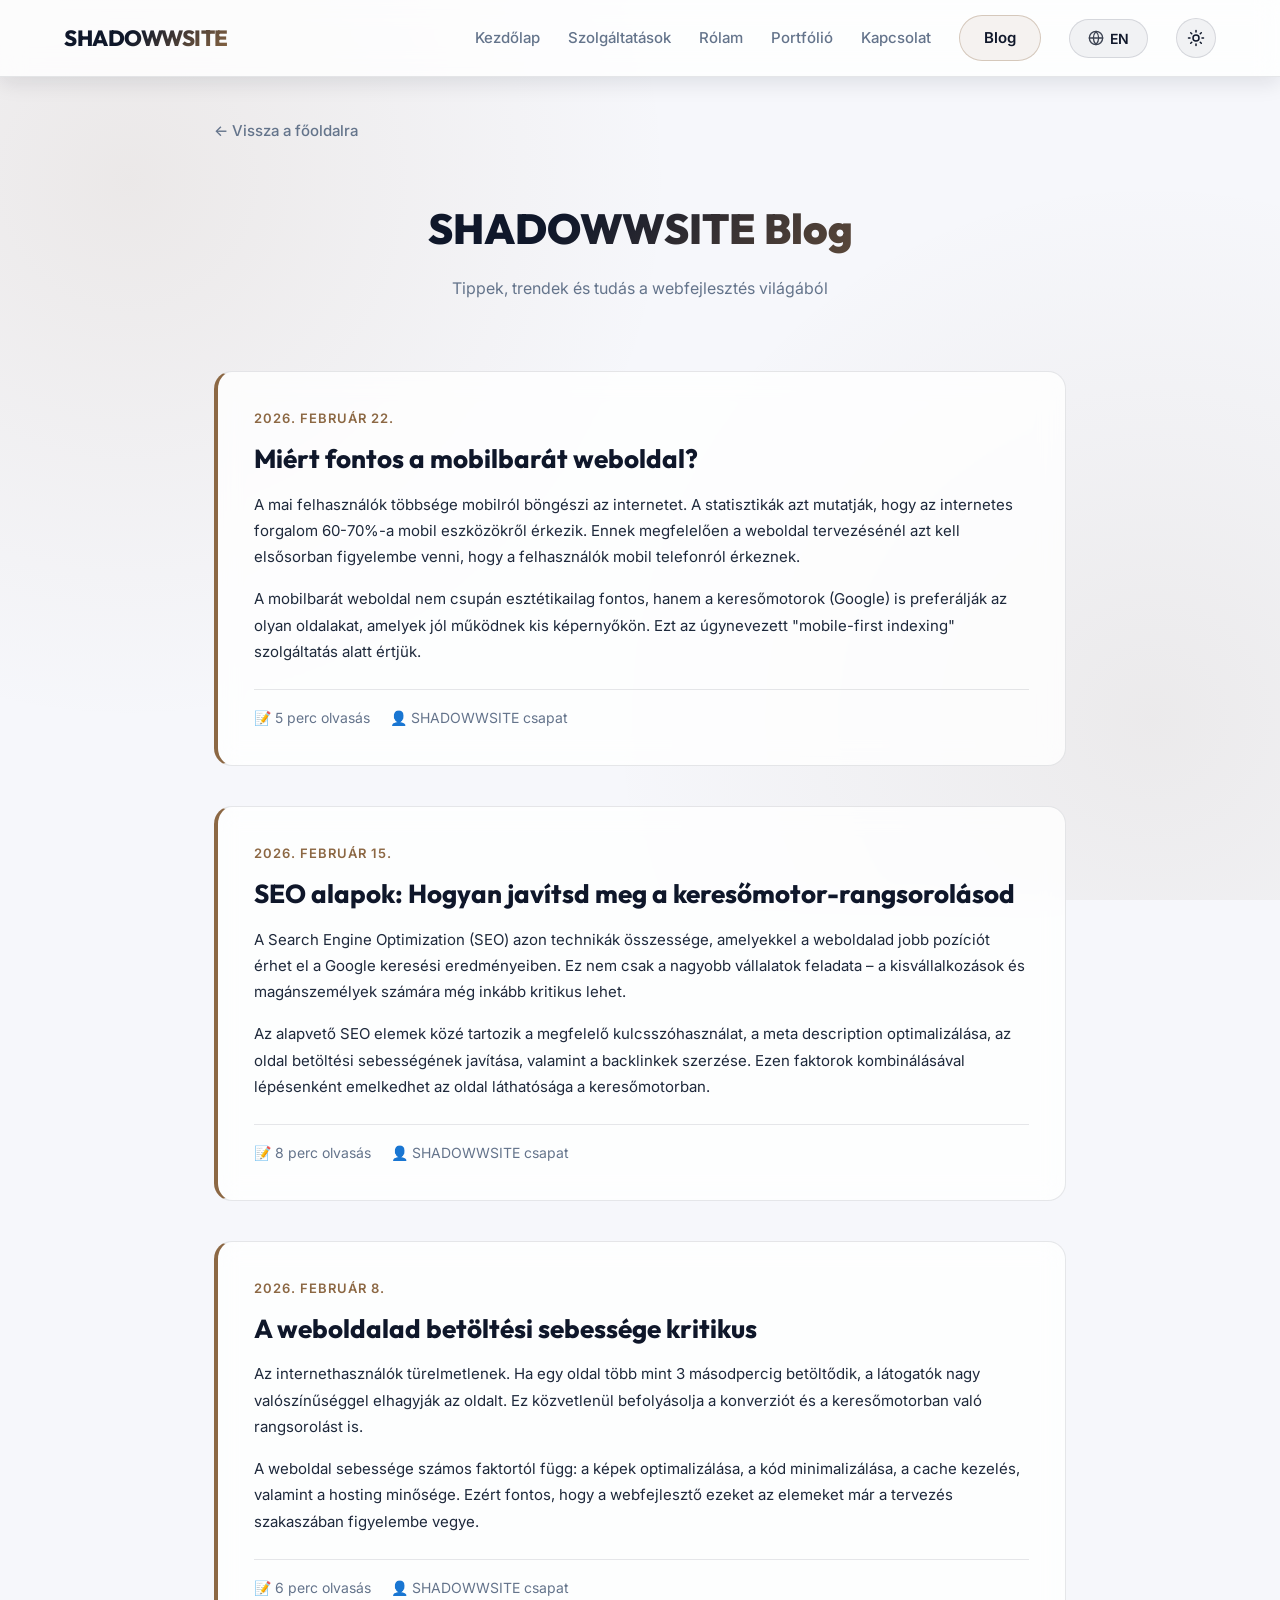
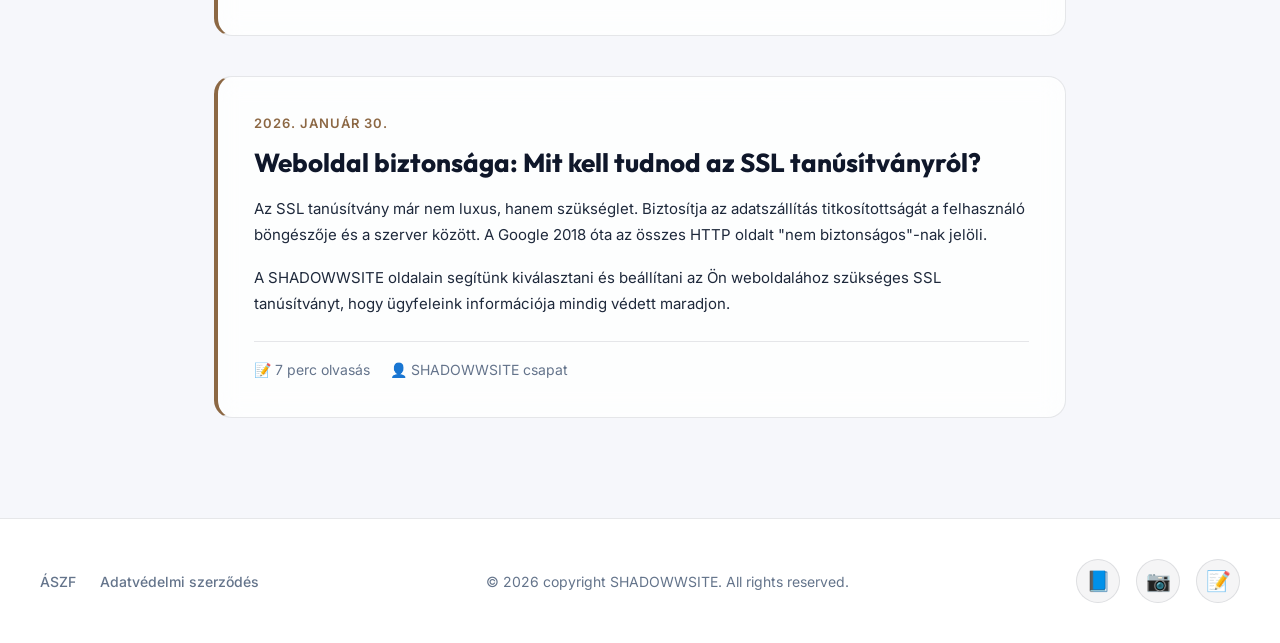
==== commit 1dcb16d7: "szin" ====
--- a/blog/index.html
+++ b/blog/index.html
@@ -64,7 +64,7 @@
 
         .blog-post:hover {
             transform: translateY(-4px);
-            border-color: rgba(139, 92, 246, 0.2);
+            border-color: rgba(var(--primary-rgb), 0.2);
             box-shadow: 0 15px 35px -10px rgba(0, 0, 0, 0.6), var(--glow-shadow);
         }
 
--- a/index.css
+++ b/index.css
@@ -7,14 +7,15 @@
 }
 
 :root {
-	--bg: #05050a;
-	--bg-rgb: 5, 5, 10;
-	--panel: rgba(13, 13, 23, 0.7);
-	--panel-opaque: #0b0b14;
-	--primary-color: #8b5cf6; /* Modern Violet */
-	--primary-rgb: 139, 92, 246;
-	--secondary-color: #3b82f6; /* Modern Blue */
-	--secondary-rgb: 59, 130, 246;
+	--bg: #070605;
+	--bg-rgb: 7, 6, 5;
+	--panel: rgba(16, 14, 12, 0.72);
+	--panel-opaque: #100e0c;
+	--primary-color: #d2b496; /* Logo champagne */
+	--primary-rgb: 210, 180, 150;
+	--secondary-color: #b08a62; /* Logo bronze */
+	--secondary-rgb: 176, 138, 98;
+	--on-primary: #14110e;
 	--accent-color: #10b981; /* Emerald */
 	--text-color: #f1f5f9; /* Slate 100 */
 	--muted: #94a3b8; /* Slate 400 */
@@ -22,7 +23,7 @@
 	--border: rgba(255, 255, 255, 0.06);
 	--border-hover: rgba(255, 255, 255, 0.12);
 	--shadow: 0 10px 30px -10px rgba(0, 0, 0, 0.7);
-	--glow-shadow: 0 0 25px rgba(139, 92, 246, 0.15);
+	--glow-shadow: 0 0 25px rgba(var(--primary-rgb), 0.18);
 	--font-title: 'Outfit', sans-serif;
 	--font-body: 'Inter', sans-serif;
 }
@@ -33,8 +34,8 @@
 	color: var(--text-color);
 	background-color: var(--bg);
 	background-image: 
-		radial-gradient(circle at 10% 20%, rgba(139, 92, 246, 0.08) 0%, transparent 40%),
-		radial-gradient(circle at 90% 80%, rgba(59, 130, 246, 0.08) 0%, transparent 40%);
+		radial-gradient(circle at 10% 20%, rgba(var(--primary-rgb), 0.08) 0%, transparent 40%),
+		radial-gradient(circle at 90% 80%, rgba(var(--secondary-rgb), 0.08) 0%, transparent 40%);
 	background-attachment: fixed;
 	overflow-x: hidden;
 }
@@ -62,10 +63,10 @@
 
 @keyframes pulseGlow {
 	0%, 100% {
-		box-shadow: 0 0 15px rgba(139, 92, 246, 0.3);
+		box-shadow: 0 0 15px rgba(var(--primary-rgb), 0.3);
 	}
 	50% {
-		box-shadow: 0 0 25px rgba(139, 92, 246, 0.6);
+		box-shadow: 0 0 25px rgba(var(--primary-rgb), 0.6);
 	}
 }
 
@@ -168,9 +169,9 @@
 }
 
 .nav-link-btn {
-	background: rgba(139, 92, 246, 0.08) !important;
+	background: rgba(var(--primary-rgb), 0.08) !important;
 	color: var(--white) !important;
-	border: 1px solid rgba(139, 92, 246, 0.3) !important;
+	border: 1px solid rgba(var(--primary-rgb), 0.3) !important;
 	padding: 10px 24px !important;
 	border-radius: 30px !important;
 	font-weight: 600 !important;
@@ -178,9 +179,9 @@
 }
 
 .nav-link-btn:hover {
-	background: rgba(139, 92, 246, 0.2) !important;
+	background: rgba(var(--primary-rgb), 0.2) !important;
 	border-color: var(--primary-color) !important;
-	box-shadow: 0 0 15px rgba(139, 92, 246, 0.2);
+	box-shadow: 0 0 15px rgba(var(--primary-rgb), 0.2);
 	transform: translateY(-1px);
 }
 
@@ -255,7 +256,7 @@
 	display: flex;
 	align-items: center;
 	justify-content: center;
-	background: radial-gradient(circle at top, rgba(139, 92, 246, 0.12) 0%, transparent 60%);
+	background: radial-gradient(circle at top, rgba(var(--primary-rgb), 0.12) 0%, transparent 60%);
 	overflow: hidden;
 }
 
@@ -267,7 +268,7 @@
 	transform: translate(-50%, -50%);
 	width: 400px;
 	height: 400px;
-	background: radial-gradient(circle, rgba(59, 130, 246, 0.08) 0%, transparent 70%);
+	background: radial-gradient(circle, rgba(var(--secondary-rgb), 0.08) 0%, transparent 70%);
 	pointer-events: none;
 	z-index: 0;
 }
@@ -314,7 +315,7 @@
 	position: relative;
 	overflow: hidden;
 	background: linear-gradient(135deg, var(--primary-color), var(--secondary-color));
-	color: var(--white);
+	color: var(--on-primary);
 	text-decoration: none;
 	padding: 14px 32px;
 	font-size: 16px;
@@ -323,7 +324,7 @@
 	cursor: pointer;
 	font-weight: 600;
 	transition: all 0.4s cubic-bezier(0.165, 0.84, 0.44, 1);
-	box-shadow: 0 4px 20px rgba(139, 92, 246, 0.3), 0 0 0 1px rgba(255, 255, 255, 0.1) inset;
+	box-shadow: 0 4px 20px rgba(var(--primary-rgb), 0.3), 0 0 0 1px rgba(255, 255, 255, 0.1) inset;
 	display: inline-flex;
 	align-items: center;
 	justify-content: center;
@@ -350,7 +351,7 @@
 
 .cta-button:hover {
 	transform: translateY(-3px) scale(1.02);
-	box-shadow: 0 10px 25px rgba(139, 92, 246, 0.4), 0 0 15px rgba(59, 130, 246, 0.2), 0 0 0 1px rgba(255, 255, 255, 0.2) inset;
+	box-shadow: 0 10px 25px rgba(var(--primary-rgb), 0.4), 0 0 15px rgba(var(--secondary-rgb), 0.2), 0 0 0 1px rgba(255, 255, 255, 0.2) inset;
 }
 
 .cta-button:hover::after {
@@ -448,8 +449,8 @@
 
 .product-card:hover {
 	transform: translateY(-6px);
-	border-color: rgba(139, 92, 246, 0.3);
-	box-shadow: 0 20px 40px -15px rgba(0, 0, 0, 0.8), 0 0 30px rgba(139, 92, 246, 0.15);
+	border-color: rgba(var(--primary-rgb), 0.3);
+	box-shadow: 0 20px 40px -15px rgba(0, 0, 0, 0.8), 0 0 30px rgba(var(--primary-rgb), 0.15);
 }
 
 .product-image {
@@ -468,8 +469,8 @@
 }
 
 .product-card:hover .product-image {
-	background: rgba(139, 92, 246, 0.1);
-	border-color: rgba(139, 92, 246, 0.3);
+	background: rgba(var(--primary-rgb), 0.1);
+	border-color: rgba(var(--primary-rgb), 0.3);
 	transform: scale(1.08);
 }
 
@@ -546,8 +547,8 @@
 
 /* Popular pricing highlight */
 .product-card.popular {
-	border-color: rgba(139, 92, 246, 0.4);
-	box-shadow: 0 15px 35px -10px rgba(139, 92, 246, 0.2), var(--shadow);
+	border-color: rgba(var(--primary-rgb), 0.4);
+	box-shadow: 0 15px 35px -10px rgba(var(--primary-rgb), 0.2), var(--shadow);
 }
 
 .product-card.popular::before {
@@ -556,7 +557,7 @@
 	top: 16px;
 	right: 16px;
 	background: linear-gradient(135deg, var(--primary-color), var(--secondary-color));
-	color: var(--white);
+	color: var(--on-primary);
 	font-size: 10px;
 	font-weight: 700;
 	padding: 4px 12px;
@@ -646,8 +647,8 @@
 
 .highlight-box:hover {
 	transform: translateX(6px);
-	border-color: rgba(139, 92, 246, 0.3);
-	background: rgba(139, 92, 246, 0.03);
+	border-color: rgba(var(--primary-rgb), 0.3);
+	background: rgba(var(--primary-rgb), 0.03);
 }
 
 .highlight-icon {
@@ -655,8 +656,8 @@
 	width: 52px;
 	height: 52px;
 	border-radius: 14px;
-	background: rgba(139, 92, 246, 0.08);
-	border: 1px solid rgba(139, 92, 246, 0.2);
+	background: rgba(var(--primary-rgb), 0.08);
+	border: 1px solid rgba(var(--primary-rgb), 0.2);
 	display: flex;
 	align-items: center;
 	justify-content: center;
@@ -736,8 +737,8 @@
 	width: 52px;
 	height: 52px;
 	border-radius: 14px;
-	background: rgba(139, 92, 246, 0.08);
-	border: 1px solid rgba(139, 92, 246, 0.2);
+	background: rgba(var(--primary-rgb), 0.08);
+	border: 1px solid rgba(var(--primary-rgb), 0.2);
 	display: flex;
 	align-items: center;
 	justify-content: center;
@@ -804,13 +805,13 @@
 .form-group textarea:focus {
 	outline: none;
 	border-color: var(--primary-color);
-	background: rgba(139, 92, 246, 0.02);
-	box-shadow: 0 0 12px rgba(139, 92, 246, 0.15);
+	background: rgba(var(--primary-rgb), 0.02);
+	box-shadow: 0 0 12px rgba(var(--primary-rgb), 0.15);
 }
 
 .submit-button {
 	background: linear-gradient(135deg, var(--primary-color), var(--secondary-color));
-	color: var(--white);
+	color: var(--on-primary);
 	border: none;
 	border-radius: 10px;
 	padding: 16px 20px;
@@ -820,12 +821,12 @@
 	cursor: pointer;
 	transition: all 0.3s ease;
 	margin-top: 8px;
-	box-shadow: 0 4px 15px rgba(139, 92, 246, 0.2);
+	box-shadow: 0 4px 15px rgba(var(--primary-rgb), 0.2);
 }
 
 .submit-button:hover {
 	transform: translateY(-2px);
-	box-shadow: 0 6px 20px rgba(139, 92, 246, 0.4);
+	box-shadow: 0 6px 20px rgba(var(--primary-rgb), 0.4);
 }
 
 /* Chatbot UI */
@@ -842,13 +843,13 @@
 
 .chatbot-toggle {
 	background: linear-gradient(135deg, var(--primary-color), var(--secondary-color));
-	color: var(--white);
+	color: var(--on-primary);
 	border: none;
 	border-radius: 999px;
 	padding: 12px 24px;
 	font-weight: 600;
 	cursor: pointer;
-	box-shadow: 0 4px 20px rgba(139, 92, 246, 0.3);
+	box-shadow: 0 4px 20px rgba(var(--primary-rgb), 0.3);
 	display: inline-flex;
 	align-items: center;
 	gap: 10px;
@@ -858,7 +859,7 @@
 
 .chatbot-toggle:hover {
 	transform: translateY(-3px);
-	box-shadow: 0 8px 30px rgba(139, 92, 246, 0.5);
+	box-shadow: 0 8px 30px rgba(var(--primary-rgb), 0.5);
 }
 
 /* Pulse notification dot on toggle */
@@ -964,10 +965,10 @@
 
 .chatbot-message.user {
 	background: linear-gradient(135deg, var(--primary-color), var(--secondary-color));
-	color: var(--white);
+	color: var(--on-primary);
 	align-self: flex-end;
 	border-bottom-right-radius: 4px;
-	box-shadow: 0 4px 10px rgba(139, 92, 246, 0.15);
+	box-shadow: 0 4px 10px rgba(var(--primary-rgb), 0.15);
 }
 
 .chatbot-form {
@@ -996,7 +997,7 @@
 
 .chatbot-send {
 	background: linear-gradient(135deg, var(--primary-color), var(--secondary-color));
-	color: var(--white);
+	color: var(--on-primary);
 	border: none;
 	border-radius: 10px;
 	padding: 10px 16px;
@@ -1072,10 +1073,10 @@
 }
 
 .social-link:hover {
-	background: rgba(139, 92, 246, 0.1);
-	border-color: rgba(139, 92, 246, 0.3);
+	background: rgba(var(--primary-rgb), 0.1);
+	border-color: rgba(var(--primary-rgb), 0.3);
 	transform: translateY(-3px);
-	box-shadow: 0 5px 15px rgba(139, 92, 246, 0.15);
+	box-shadow: 0 5px 15px rgba(var(--primary-rgb), 0.15);
 }
 
 /* Responsive Media Queries */
@@ -1280,13 +1281,18 @@
 	--border: rgba(15, 23, 42, 0.1);
 	--border-hover: rgba(15, 23, 42, 0.18);
 	--shadow: 0 10px 30px -10px rgba(15, 23, 42, 0.15);
-	--glow-shadow: 0 0 25px rgba(139, 92, 246, 0.12);
+	--primary-color: #8c6844;
+	--primary-rgb: 140, 104, 68;
+	--secondary-color: #6e5234;
+	--secondary-rgb: 110, 82, 52;
+	--on-primary: #fffaf6;
+	--glow-shadow: 0 0 25px rgba(var(--primary-rgb), 0.12);
 }
 
 [data-theme="light"] body {
 	background-image:
-		radial-gradient(circle at 10% 20%, rgba(139, 92, 246, 0.1) 0%, transparent 40%),
-		radial-gradient(circle at 90% 80%, rgba(59, 130, 246, 0.08) 0%, transparent 40%);
+		radial-gradient(circle at 10% 20%, rgba(var(--primary-rgb), 0.1) 0%, transparent 40%),
+		radial-gradient(circle at 90% 80%, rgba(var(--secondary-rgb), 0.08) 0%, transparent 40%);
 }
 
 [data-theme="light"] ::-webkit-scrollbar-thumb {
@@ -1333,7 +1339,7 @@
 }
 
 [data-theme="light"] .product-card:hover {
-	box-shadow: 0 20px 40px -15px rgba(15, 23, 42, 0.2), 0 0 30px rgba(139, 92, 246, 0.12);
+	box-shadow: 0 20px 40px -15px rgba(15, 23, 42, 0.2), 0 0 30px rgba(var(--primary-rgb), 0.12);
 }
 
 [data-theme="light"] .chatbot-panel {
@@ -1346,7 +1352,7 @@
 [data-theme="light"] .chatbot-send,
 [data-theme="light"] .chatbot-message.user,
 [data-theme="light"] .product-card.popular::before {
-	color: #ffffff;
+	color: var(--on-primary);
 }
 
 [data-theme="light"] .navbar {
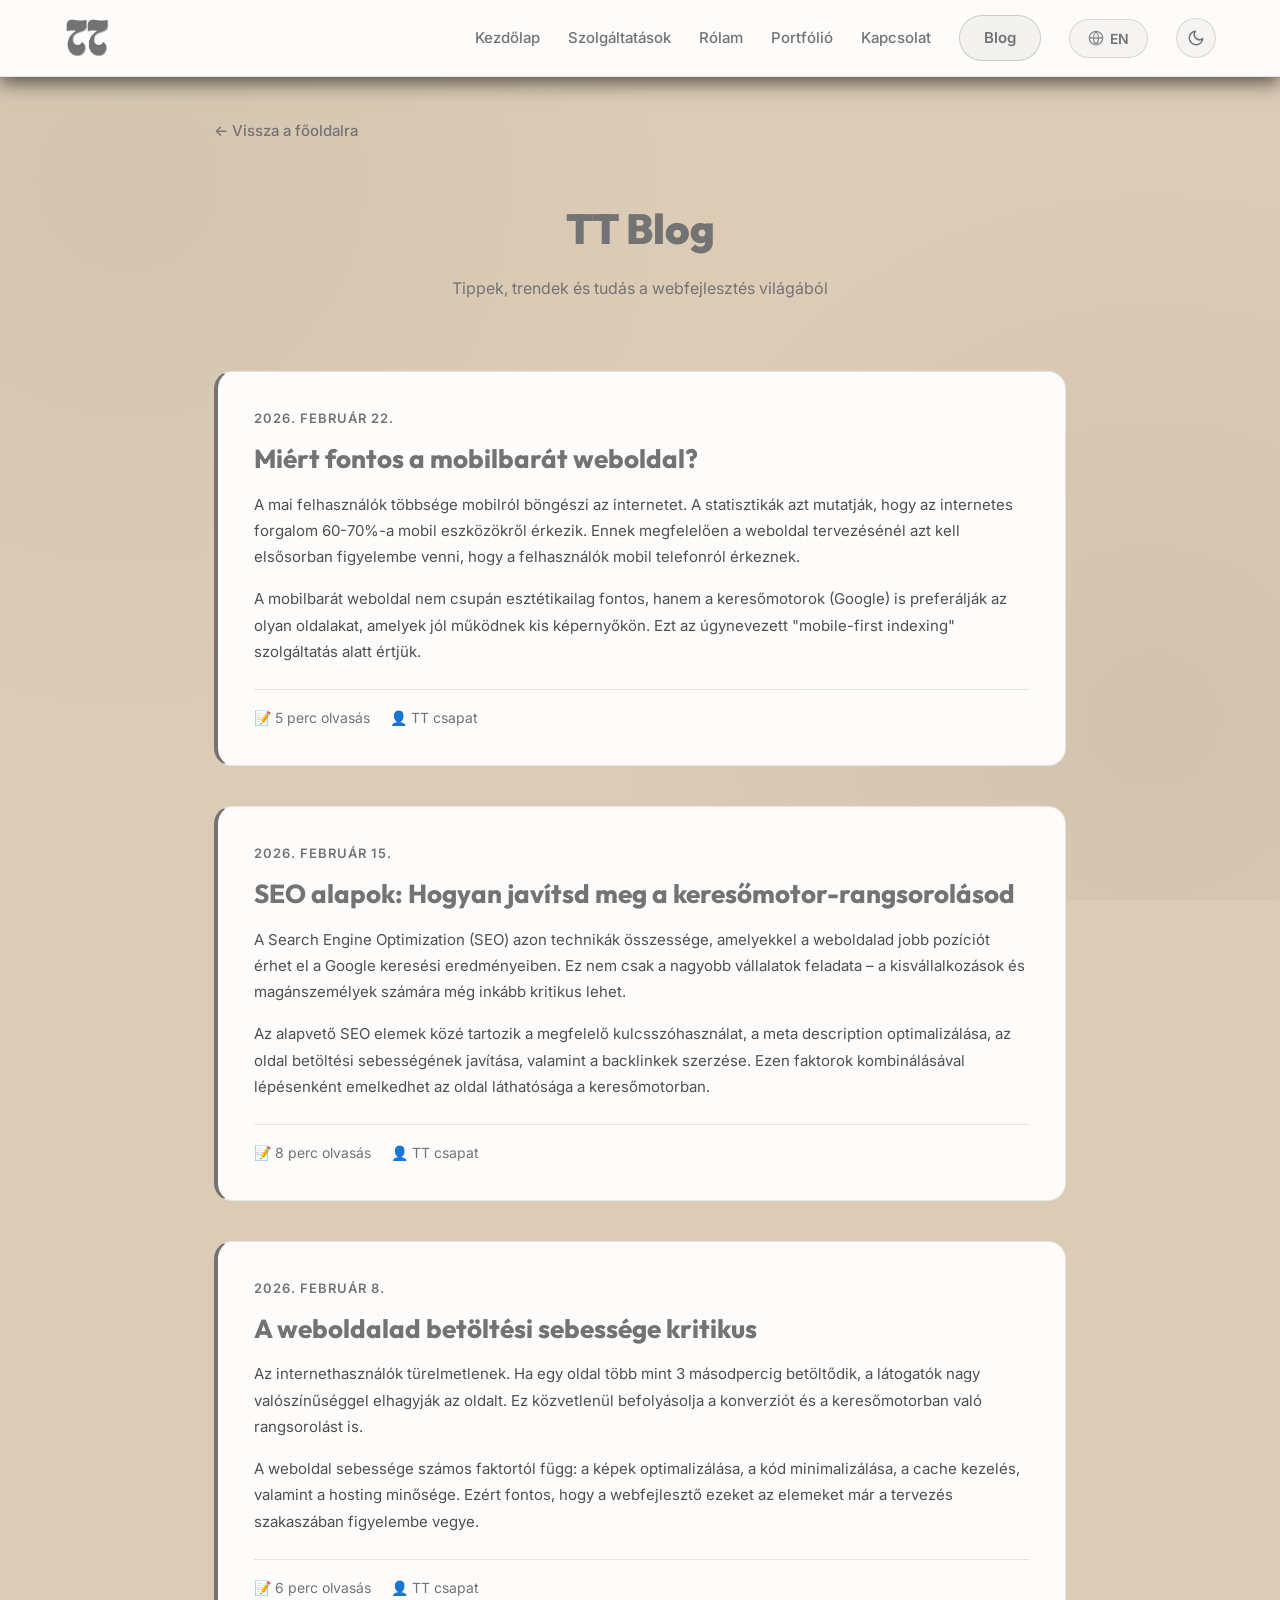
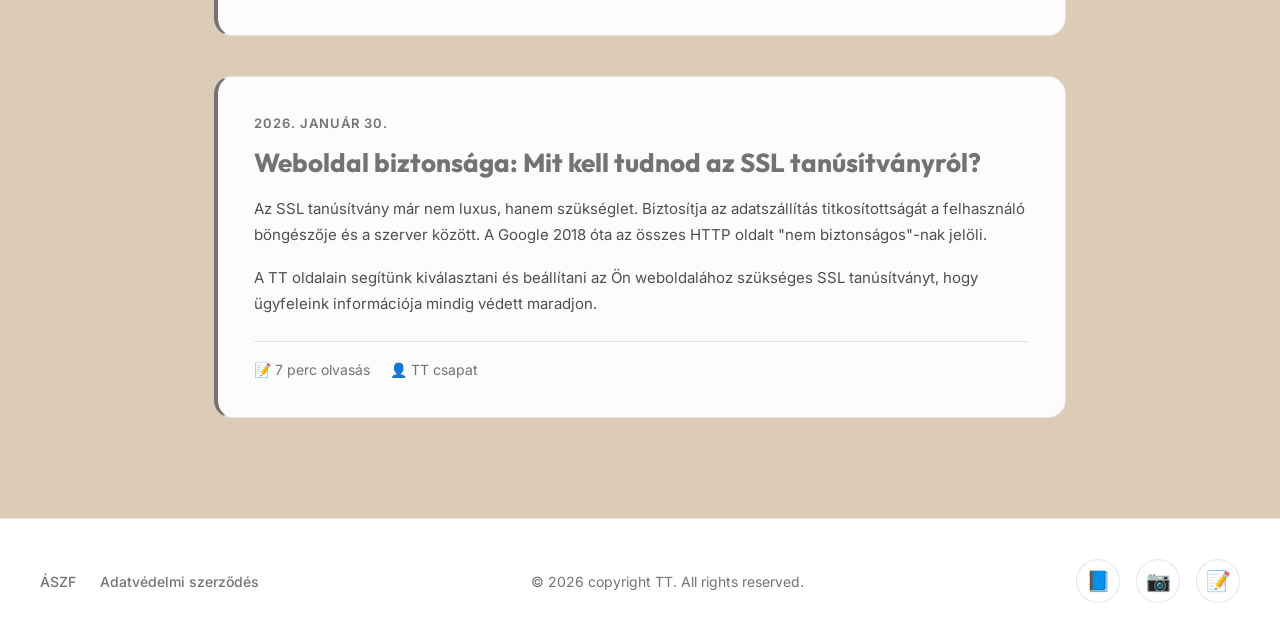
==== commit cb15fc82: "tt" ====
--- a/blog/index.html
+++ b/blog/index.html
@@ -3,18 +3,18 @@
 <head>
     <meta charset="UTF-8">
     <meta name="viewport" content="width=device-width, initial-scale=1.0">
-    <title>Blog - SHADOWWSITE</title>
+    <title>Blog - TT</title>
+    <link rel="icon" href="/favicon.png" type="image/png">
     <meta name="description" content="Szakmai cikkek, tippek és trendek a modern webfejlesztés, SEO és reszponzív webdesign világából.">
     <link rel="preconnect" href="https://fonts.googleapis.com">
     <link rel="preconnect" href="https://fonts.gstatic.com" crossorigin>
     <script>
         (function () {
             var t = localStorage.getItem('siteTheme');
-            if (!t && window.matchMedia && window.matchMedia('(prefers-color-scheme: light)').matches) t = 'light';
             if (t === 'light') document.documentElement.setAttribute('data-theme', 'light');
         })();
     </script>
-    <link rel="canonical" href="https://shadowwsite.hu/blog/">
+    <link rel="canonical" href="https://www.trefta.com/blog/">
     <link rel="stylesheet" href="/index.css">
     <style>
         .blog-container {
@@ -34,10 +34,9 @@
             font-size: 42px;
             font-weight: 850;
             margin-bottom: 12px;
-            color: var(--white);
-            background: linear-gradient(135deg, #ffffff 50%, var(--primary-color));
-            -webkit-background-clip: text;
-            -webkit-text-fill-color: transparent;
+            color: #737373;
+            background: none;
+            -webkit-text-fill-color: #737373;
         }
 
         .blog-header p {
@@ -151,8 +150,8 @@
     <nav class="navbar">
         <div class="navbar-container">
             <div class="navbar-logo">
-                <a href="/" class="logo-link" aria-label="SHADOW home">
-                    <span class="logo-text">SHADOWWSITE</span>
+                <a href="/" class="logo-link" aria-label="TT home">
+                    <img src="/logo.png" alt="TT" class="brand-logo">
                 </a>
             </div>
             <ul class="nav-menu">
@@ -208,7 +207,7 @@
         <a href="/" class="back-link" data-i18n="blog-back">← Vissza a főoldalra</a>
         
         <div class="blog-header">
-            <h1 data-i18n="blog-title">SHADOWWSITE Blog</h1>
+            <h1 data-i18n="blog-title">TT Blog</h1>
             <p data-i18n="blog-subtitle">Tippek, trendek és tudás a webfejlesztés világából</p>
         </div>
 
@@ -220,7 +219,7 @@
                 <p data-i18n="blog-p1-desc2">A mobilbarát weboldal nem csupán esztétikailag fontos, hanem a keresőmotorok (Google) is preferálják az olyan oldalakat, amelyek jól működnek kis képernyőkön. Ezt az úgynevezett "mobile-first indexing" szolgáltatás alatt értjük.</p>
                 <div class="blog-post-meta">
                     <span data-i18n="blog-p1-read">📝 5 perc olvasás</span>
-                    <span data-i18n="blog-p1-team">👤 SHADOWWSITE csapat</span>
+                    <span data-i18n="blog-p1-team">👤 TT csapat</span>
                 </div>
             </article>
 
@@ -231,7 +230,7 @@
                 <p data-i18n="blog-p2-desc2">Az alapvető SEO elemek közé tartozik a megfelelő kulcsszóhasználat, a meta description optimalizálása, az oldal betöltési sebességének javítása, valamint a backlinlek szerzése. Ezen faktorok kombinálásával lépésenként emelkedhet az oldal láthatósága a keresőmotorban.</p>
                 <div class="blog-post-meta">
                     <span data-i18n="blog-p2-read">📝 8 perc olvasás</span>
-                    <span data-i18n="blog-p2-team">👤 SHADOWWSITE csapat</span>
+                    <span data-i18n="blog-p2-team">👤 TT csapat</span>
                 </div>
             </article>
 
@@ -242,7 +241,7 @@
                 <p data-i18n="blog-p3-desc2">A weboldal sebessége számos faktortól függ: a képek optimalizálása, a kód minimalizálása, a cache kezelés, valamint a hosting minősége. Ezért fontos, hogy a webfejlesztő ezeket az elemeket már a tervezés szakaszában figyelembe vegye.</p>
                 <div class="blog-post-meta">
                     <span data-i18n="blog-p3-read">📝 6 perc olvasás</span>
-                    <span data-i18n="blog-p3-team">👤 SHADOWWSITE csapat</span>
+                    <span data-i18n="blog-p3-team">👤 TT csapat</span>
                 </div>
             </article>
 
@@ -250,10 +249,10 @@
                 <div class="blog-post-date" data-i18n="blog-p4-date">2026. január 30.</div>
                 <h2 data-i18n="blog-p4-title">Weboldal biztonsága: Mit kell tudnod a SSL tanúsítványról?</h2>
                 <p data-i18n="blog-p4-desc1">Az SSL tanúsítvány már nem luxus, hanem szükséglet. Biztosítja az adatszállítás titkosítottságát a felhasználó böngészője és a szerver között. A Google 2018 óta az összes HTTP oldalt "nem biztonságos"-nak jelöli.</p>
-                <p data-i18n="blog-p4-desc2">A SHADOWWSITE oldalain segítünk kiválasztani és beállítani az Ön weboldalához szükséges SSL tanúsítványt, hogy ügyfeleink információja mindig védett maradjon.</p>
+                <p data-i18n="blog-p4-desc2">A TT oldalain segítünk kiválasztani és beállítani az Ön weboldalához szükséges SSL tanúsítványt, hogy ügyfeleink információja mindig védett maradjon.</p>
                 <div class="blog-post-meta">
                     <span data-i18n="blog-p4-read">📝 7 perc olvasás</span>
-                    <span data-i18n="blog-p4-team">👤 SHADOWWSITE csapat</span>
+                    <span data-i18n="blog-p4-team">👤 TT csapat</span>
                 </div>
             </article>
         </div>
@@ -265,7 +264,7 @@
                 <a href="/aszf.pdf" class="footer-link" target="_blank" rel="noopener noreferrer" data-i18n="footer-gtc">ÁSZF</a>
                 <a href="/adatvedelmi.pdf" class="footer-link" target="_blank" rel="noopener noreferrer" data-i18n="footer-privacy">Adatvédelmi szerződés</a>
             </div>
-            <p>&copy; 2026 copyright SHADOWWSITE. All rights reserved.</p>
+            <p>&copy; 2026 copyright TT. All rights reserved.</p>
             <div class="social-links">
                 <a href="https://www.facebook.com/profile.php?id=61587769874126" target="_blank" rel="noopener noreferrer" class="social-link" aria-label="Facebook">
                     📘
--- a/index.css
+++ b/index.css
@@ -7,23 +7,23 @@
 }
 
 :root {
-	--bg: #070605;
-	--bg-rgb: 7, 6, 5;
-	--panel: rgba(16, 14, 12, 0.72);
-	--panel-opaque: #100e0c;
-	--primary-color: #d2b496; /* Logo champagne */
-	--primary-rgb: 210, 180, 150;
-	--secondary-color: #b08a62; /* Logo bronze */
-	--secondary-rgb: 176, 138, 98;
-	--on-primary: #14110e;
-	--accent-color: #10b981; /* Emerald */
-	--text-color: #f1f5f9; /* Slate 100 */
-	--muted: #94a3b8; /* Slate 400 */
-	--white: #ffffff;
-	--border: rgba(255, 255, 255, 0.06);
-	--border-hover: rgba(255, 255, 255, 0.12);
-	--shadow: 0 10px 30px -10px rgba(0, 0, 0, 0.7);
-	--glow-shadow: 0 0 25px rgba(var(--primary-rgb), 0.18);
+	--bg: #DCCCB6;
+	--bg-rgb: 220, 204, 182;
+	--panel: rgba(255, 255, 255, 0.94);
+	--panel-opaque: #ffffff;
+	--primary-color: #737373;
+	--primary-rgb: 115, 115, 115;
+	--secondary-color: #5c5c5c;
+	--secondary-rgb: 92, 92, 92;
+	--on-primary: #ffffff;
+	--accent-color: #737373;
+	--text-color: #4f4f4f;
+	--muted: #737373;
+	--white: #737373;
+	--border: rgba(115, 115, 115, 0.18);
+	--border-hover: rgba(115, 115, 115, 0.36);
+	--shadow: 0 10px 30px -12px rgba(115, 115, 115, 0.35);
+	--glow-shadow: 0 0 25px rgba(115, 115, 115, 0.12);
 	--font-title: 'Outfit', sans-serif;
 	--font-body: 'Inter', sans-serif;
 }
@@ -116,15 +116,25 @@
 	gap: 8px;
 }
 
+.brand-logo {
+	height: 42px;
+	width: auto;
+	display: block;
+}
+
+.hero-logo {
+	display: block;
+	height: 168px;
+	width: auto;
+	margin: 0 auto 28px;
+}
+
 .logo-text {
 	font-family: var(--font-title);
 	font-size: 22px;
 	font-weight: 800;
-	color: var(--white);
+	color: #737373;
 	letter-spacing: -0.5px;
-	background: linear-gradient(135deg, #ffffff 50%, var(--primary-color));
-	-webkit-background-clip: text;
-	-webkit-text-fill-color: transparent;
 }
 
 .nav-menu {
@@ -190,9 +200,9 @@
 }
 
 .lang-toggle-btn {
-	background: rgba(255, 255, 255, 0.05) !important;
-	color: var(--white) !important;
-	border: 1px solid rgba(255, 255, 255, 0.1) !important;
+	background: rgba(115, 115, 115, 0.06) !important;
+	color: #737373 !important;
+	border: 1px solid rgba(115, 115, 115, 0.22) !important;
 	padding: 10px 18px !important;
 	border-radius: 30px !important;
 	font-weight: 600 !important;
@@ -206,8 +216,8 @@
 }
 
 .lang-toggle-btn:hover {
-	background: rgba(255, 255, 255, 0.12) !important;
-	border-color: rgba(255, 255, 255, 0.25) !important;
+	background: rgba(115, 115, 115, 0.12) !important;
+	border-color: rgba(115, 115, 115, 0.4) !important;
 	transform: translateY(-1px);
 }
 
@@ -286,9 +296,7 @@
 	line-height: 1.15;
 	margin-bottom: 24px;
 	letter-spacing: -1.5px;
-	background: linear-gradient(135deg, #ffffff 40%, #cbd5e1 70%, var(--primary-color));
-	-webkit-background-clip: text;
-	-webkit-text-fill-color: transparent;
+	color: #737373;
 }
 
 .hero-content p {
@@ -369,8 +377,8 @@
 }
 
 .cta-secondary {
-	background: rgba(255, 255, 255, 0.03);
-	color: var(--white);
+	background: #ffffff;
+	color: #737373;
 	text-decoration: none;
 	padding: 14px 32px;
 	font-size: 16px;
@@ -504,11 +512,8 @@
 	font-family: var(--font-title);
 	font-size: 28px;
 	font-weight: 800;
-	color: var(--white);
+	color: #737373;
 	margin: 16px 0 24px;
-	background: linear-gradient(135deg, #ffffff, var(--primary-color));
-	-webkit-background-clip: text;
-	-webkit-text-fill-color: transparent;
 }
 
 .price-features {
@@ -765,7 +770,7 @@
 }
 
 .contact-form-container {
-	background: rgba(0, 0, 0, 0.2);
+	background: #ffffff;
 	border: 1px solid var(--border);
 	border-radius: 20px;
 	padding: 36px;
@@ -791,7 +796,7 @@
 
 .form-group input,
 .form-group textarea {
-	background: rgba(255, 255, 255, 0.02);
+	background: #ffffff;
 	border: 1px solid var(--border);
 	border-radius: 10px;
 	padding: 14px 16px;
@@ -1108,25 +1113,32 @@
 
 	.nav-menu {
 		position: fixed;
-		left: -100%;
 		top: 70px;
+		right: 0;
+		left: auto;
 		flex-direction: column;
 		background: var(--panel-opaque);
-		width: 100%;
+		width: min(100%, 320px);
 		text-align: center;
-		transition: 0.3s ease;
-		gap: 0;
-		padding: 30px 0;
+		transform: translateX(105%);
+		transition: transform 0.3s ease;
+		gap: 2px;
+		padding: 12px 16px 16px;
 		box-shadow: var(--shadow);
 		border-bottom: 1px solid var(--border);
+		border-left: 1px solid var(--border);
+		max-height: calc(100vh - 78px);
+		max-height: calc(100dvh - 78px);
+		overflow-y: auto;
+		z-index: 250;
 	}
 
 	.nav-menu.active {
-		left: 0;
+		transform: translateX(0);
 	}
 
 	.nav-item {
-		padding: 16px 0;
+		padding: 4px 0;
 		width: 100%;
 	}
 
@@ -1149,6 +1161,10 @@
 
 	.hero-content h1 {
 		font-size: 38px;
+	}
+
+	.hero-logo {
+		height: 120px;
 	}
 
 	.hero-content p {
@@ -1237,9 +1253,9 @@
 
 /* Theme toggle */
 .theme-toggle-btn {
-	background: rgba(255, 255, 255, 0.05) !important;
-	color: var(--white) !important;
-	border: 1px solid rgba(255, 255, 255, 0.1) !important;
+	background: rgba(115, 115, 115, 0.06) !important;
+	color: #737373 !important;
+	border: 1px solid rgba(115, 115, 115, 0.22) !important;
 	width: 40px;
 	height: 40px;
 	border-radius: 50% !important;
@@ -1251,8 +1267,8 @@
 }
 
 .theme-toggle-btn:hover {
-	background: rgba(255, 255, 255, 0.12) !important;
-	border-color: rgba(255, 255, 255, 0.25) !important;
+	background: rgba(115, 115, 115, 0.12) !important;
+	border-color: rgba(115, 115, 115, 0.4) !important;
 	transform: translateY(-1px);
 }
 
@@ -1271,21 +1287,21 @@
 /* Light theme */
 [data-theme="light"] {
 	color-scheme: light;
-	--bg: #f6f7fb;
-	--bg-rgb: 246, 247, 251;
-	--panel: rgba(255, 255, 255, 0.8);
+	--bg: #ffffff;
+	--bg-rgb: 255, 255, 255;
+	--panel: rgba(220, 204, 182, 0.45);
 	--panel-opaque: #ffffff;
-	--text-color: #1e293b;
-	--muted: #64748b;
-	--white: #0f172a;
-	--border: rgba(15, 23, 42, 0.1);
-	--border-hover: rgba(15, 23, 42, 0.18);
-	--shadow: 0 10px 30px -10px rgba(15, 23, 42, 0.15);
-	--primary-color: #8c6844;
-	--primary-rgb: 140, 104, 68;
-	--secondary-color: #6e5234;
-	--secondary-rgb: 110, 82, 52;
-	--on-primary: #fffaf6;
+	--text-color: #4f4f4f;
+	--muted: #737373;
+	--white: #737373;
+	--border: rgba(115, 115, 115, 0.18);
+	--border-hover: rgba(115, 115, 115, 0.36);
+	--shadow: 0 10px 30px -12px rgba(115, 115, 115, 0.28);
+	--primary-color: #737373;
+	--primary-rgb: 115, 115, 115;
+	--secondary-color: #5c5c5c;
+	--secondary-rgb: 92, 92, 92;
+	--on-primary: #ffffff;
 	--glow-shadow: 0 0 25px rgba(var(--primary-rgb), 0.12);
 }
 
@@ -1303,10 +1319,9 @@
 [data-theme="light"] .hero-content h1,
 [data-theme="light"] .pricing .price,
 [data-theme="light"] .blog-header h1 {
-	background: linear-gradient(135deg, #0f172a 40%, var(--primary-color));
-	-webkit-background-clip: text;
-	background-clip: text;
-	-webkit-text-fill-color: transparent;
+	background: none;
+	-webkit-text-fill-color: #737373;
+	color: #737373;
 }
 
 [data-theme="light"] .lang-toggle-btn,
@@ -1364,3 +1379,11 @@
 	text-decoration: none;
 	color: inherit;
 }
+
+.hero-content h1,
+.pricing .price,
+.blog-header h1 {
+	background: none;
+	-webkit-text-fill-color: #737373;
+	color: #737373;
+}
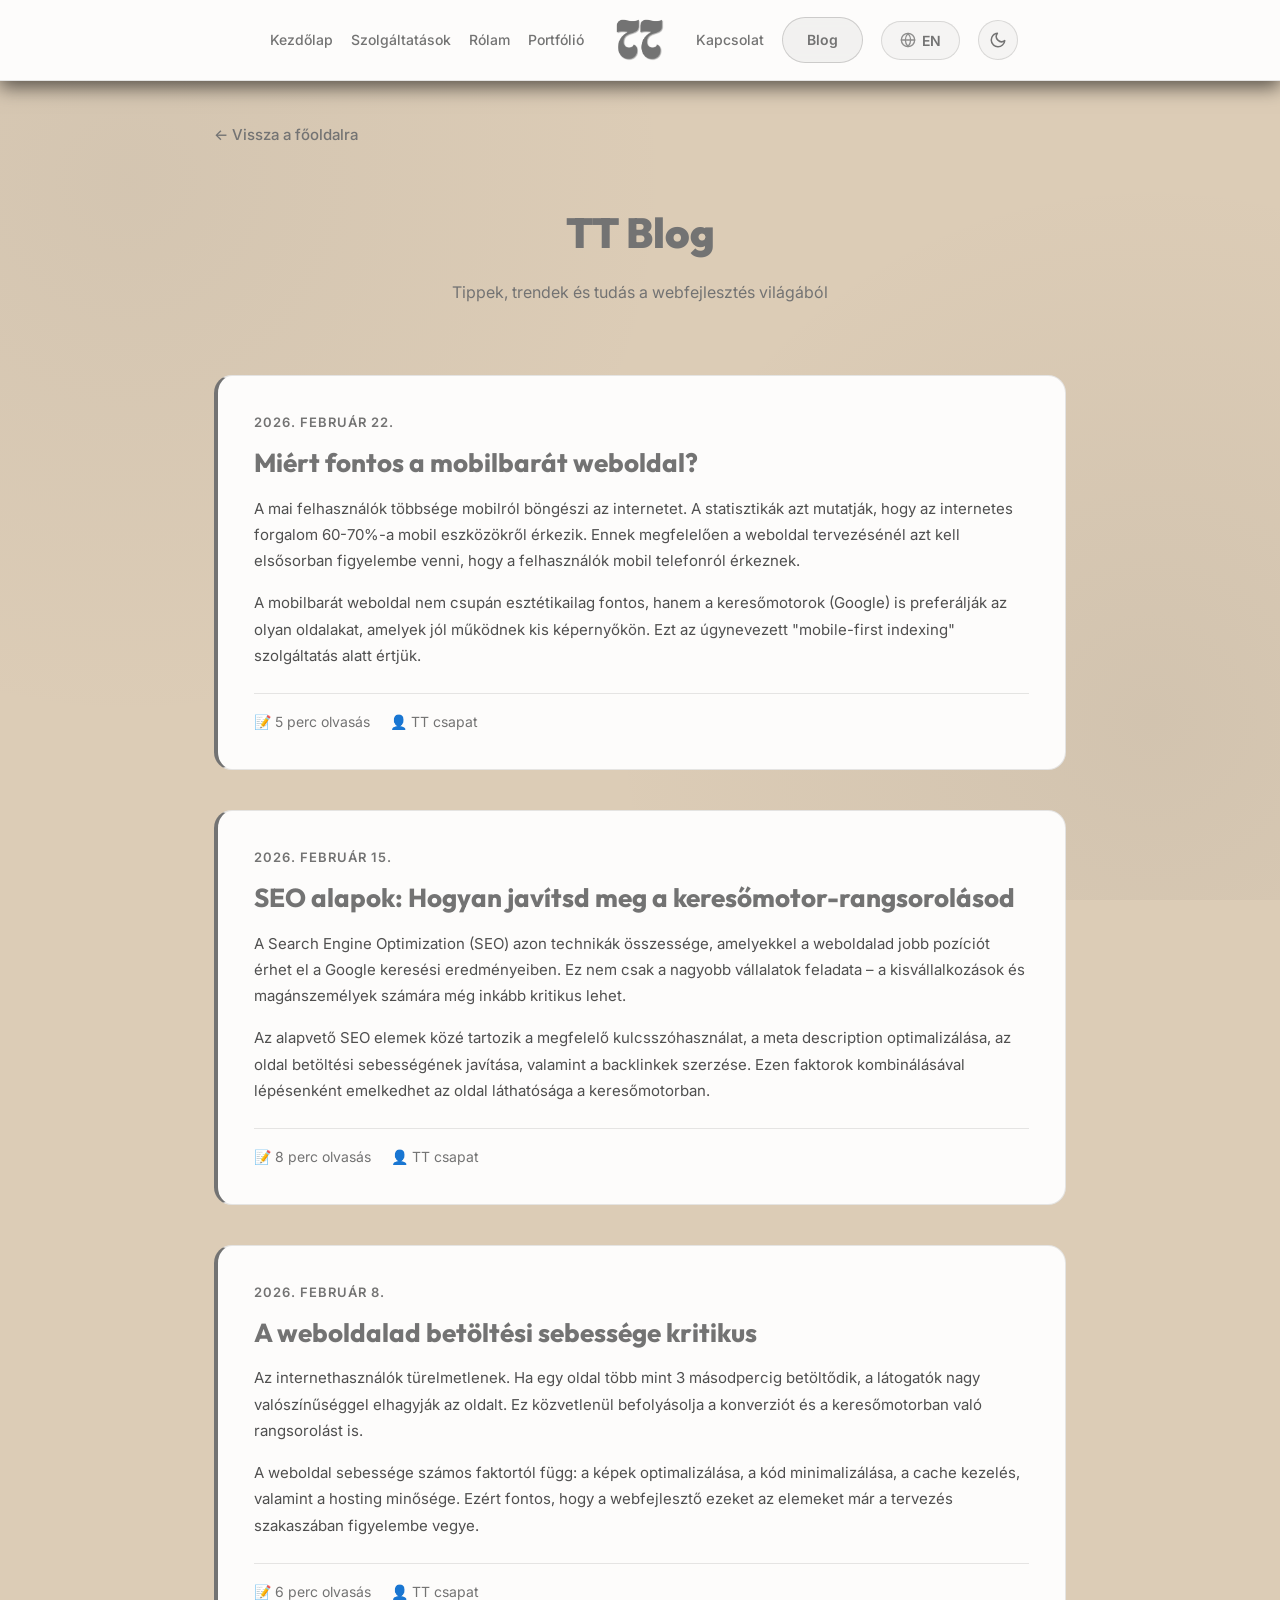
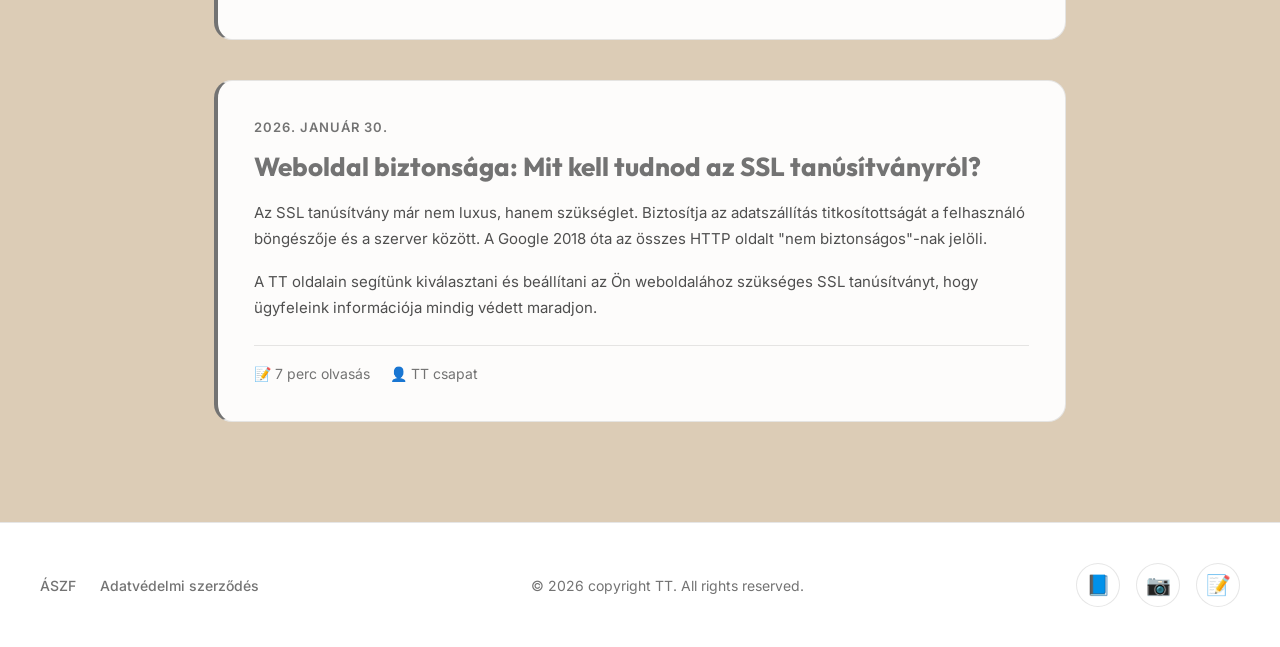
==== commit 3b81a4b4: "tt" ====
--- a/blog/index.html
+++ b/blog/index.html
@@ -149,12 +149,8 @@
 <body>
     <nav class="navbar">
         <div class="navbar-container">
-            <div class="navbar-logo">
-                <a href="/" class="logo-link" aria-label="TT home">
-                    <img src="/logo.png" alt="TT" class="brand-logo">
-                </a>
-            </div>
-            <ul class="nav-menu">
+            <div class="nav-panel">
+            <ul class="nav-group nav-group-left">
                 <li class="nav-item">
                     <a href="/#home" class="nav-link" data-i18n="nav-home">Kezdőlap</a>
                 </li>
@@ -167,6 +163,8 @@
                 <li class="nav-item">
                     <a href="/#portfolio" class="nav-link" data-i18n="nav-portfolio">Portfólió</a>
                 </li>
+            </ul>
+            <ul class="nav-group nav-group-right">
                 <li class="nav-item">
                     <a href="/#contact" class="nav-link" data-i18n="nav-contact">Kapcsolat</a>
                 </li>
@@ -195,6 +193,12 @@
                     </button>
                 </li>
             </ul>
+            </div>
+            <div class="navbar-logo">
+                <a href="/" class="logo-link" aria-label="TT home">
+                    <img src="/logo.png" alt="TT" class="brand-logo">
+                </a>
+            </div>
             <div class="hamburger" aria-label="Menü megnyitása" role="button" tabindex="0">
                 <span></span>
                 <span></span>
--- a/index.css
+++ b/index.css
@@ -99,14 +99,26 @@
 }
 
 .navbar-container {
-	max-width: 1200px;
+	max-width: 1320px;
 	width: 100%;
 	margin: 0 auto;
-	padding: 0 24px;
-	display: flex;
-	justify-content: space-between;
-	align-items: center;
-	height: 76px;
+	padding: 0 28px;
+	display: grid;
+	grid-template-columns: 1fr auto 1fr;
+	align-items: center;
+	height: 80px;
+	column-gap: 20px;
+}
+
+.nav-panel {
+	display: contents;
+}
+
+.navbar-logo {
+	grid-column: 2;
+	grid-row: 1;
+	z-index: 2;
+	padding: 0 10px;
 }
 
 .navbar-logo a {
@@ -117,7 +129,7 @@
 }
 
 .brand-logo {
-	height: 42px;
+	height: 46px;
 	width: auto;
 	display: block;
 }
@@ -137,11 +149,23 @@
 	letter-spacing: -0.5px;
 }
 
-.nav-menu {
+.nav-group {
 	display: flex;
 	list-style: none;
-	gap: 28px;
-	align-items: center;
+	gap: 18px;
+	align-items: center;
+	grid-row: 1;
+	min-width: 0;
+}
+
+.nav-group-left {
+	grid-column: 1;
+	justify-content: flex-end;
+}
+
+.nav-group-right {
+	grid-column: 3;
+	justify-content: flex-start;
 }
 
 .nav-item {
@@ -152,7 +176,7 @@
 	color: var(--muted);
 	text-decoration: none;
 	font-weight: 500;
-	font-size: 15px;
+	font-size: 14px;
 	transition: color 0.25s ease;
 	padding: 8px 0;
 	display: inline-block;
@@ -1105,18 +1129,37 @@
 	}
 }
 
-@media (max-width: 768px) {
+@media (max-width: 1100px) {
 	.navbar-container {
+		display: flex;
+		justify-content: center;
 		height: 70px;
 		padding: 0 20px;
 	}
 
-	.nav-menu {
+	.navbar-logo {
+		position: absolute;
+		left: 50%;
+		top: 50%;
+		transform: translate(-50%, -50%);
+		padding: 0;
+	}
+
+	.hamburger {
+		position: absolute;
+		right: 20px;
+		top: 50%;
+		transform: translateY(-50%);
+		z-index: 3;
+	}
+
+	.nav-panel {
+		display: flex;
+		flex-direction: column;
 		position: fixed;
 		top: 70px;
 		right: 0;
 		left: auto;
-		flex-direction: column;
 		background: var(--panel-opaque);
 		width: min(100%, 320px);
 		text-align: center;
@@ -1133,8 +1176,14 @@
 		z-index: 250;
 	}
 
-	.nav-menu.active {
+	.nav-panel.active {
 		transform: translateX(0);
+	}
+
+	.nav-group {
+		flex-direction: column;
+		width: 100%;
+		gap: 2px;
 	}
 
 	.nav-item {
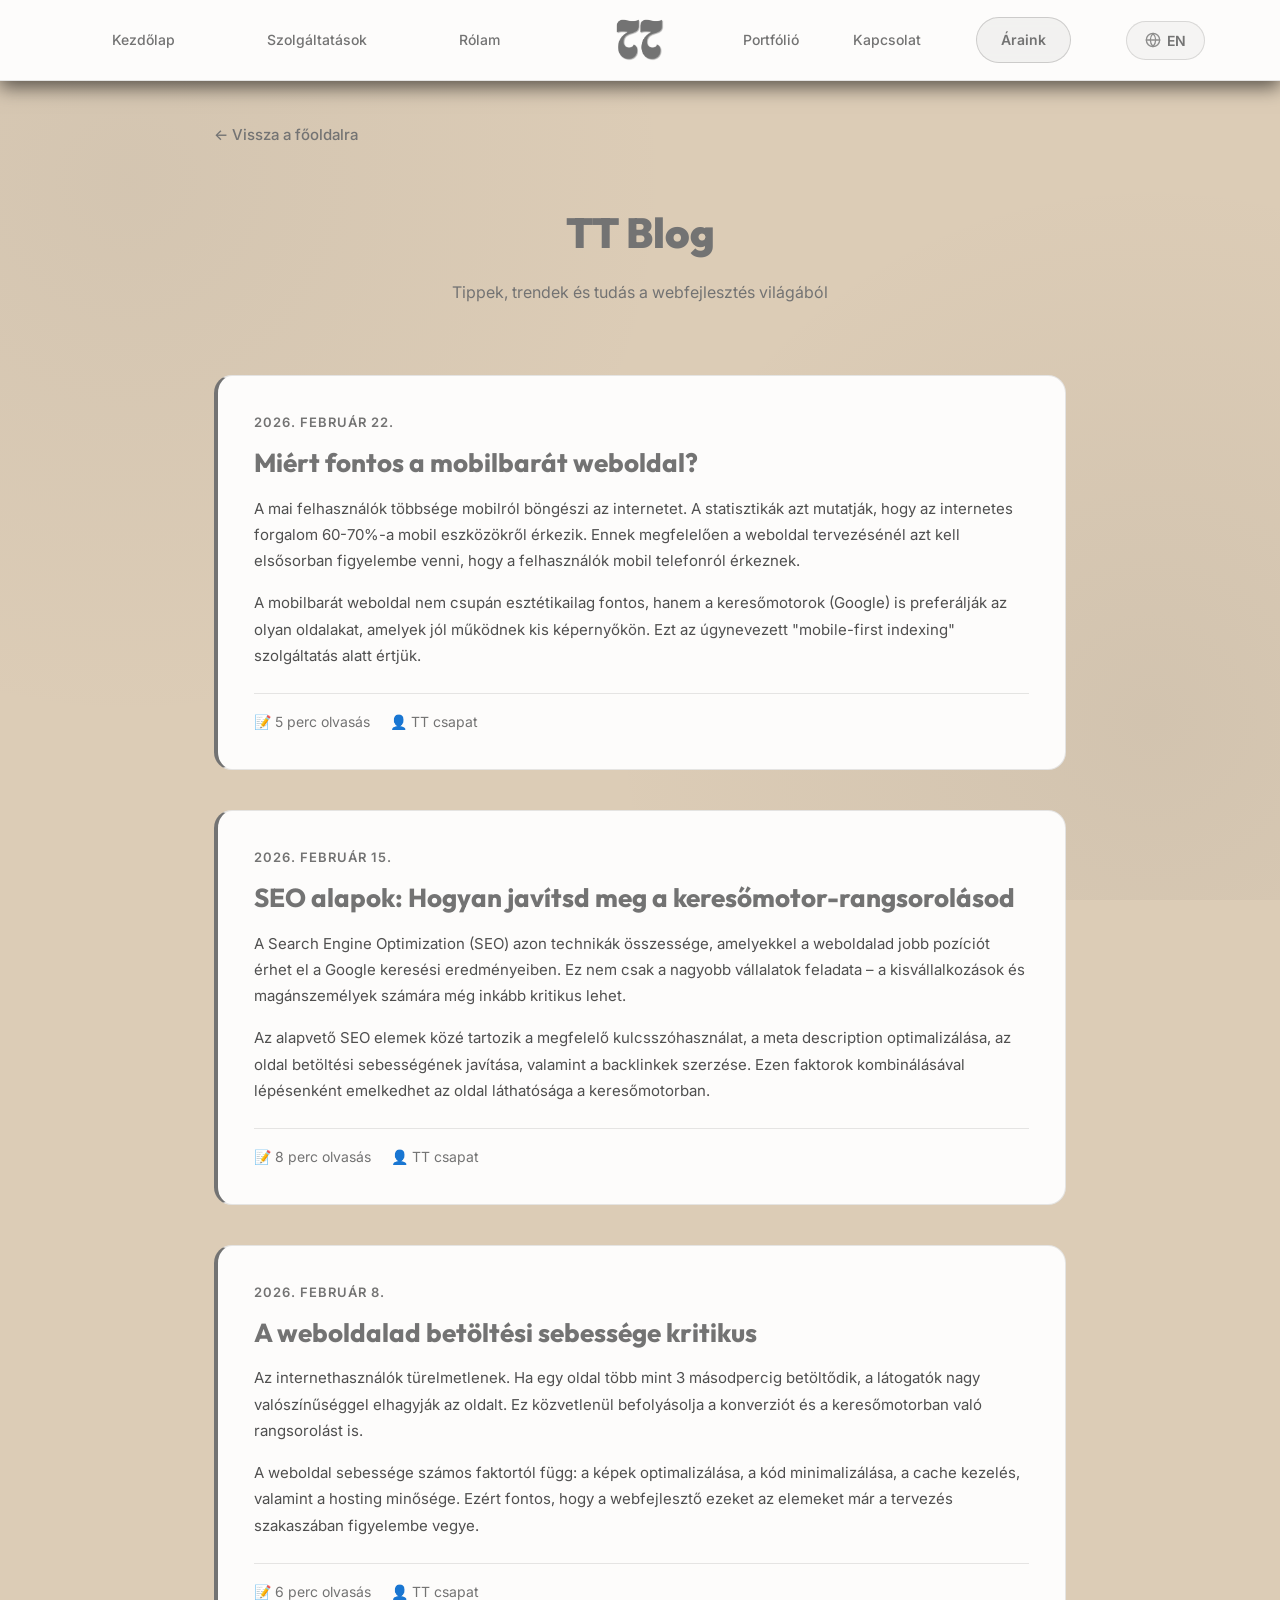
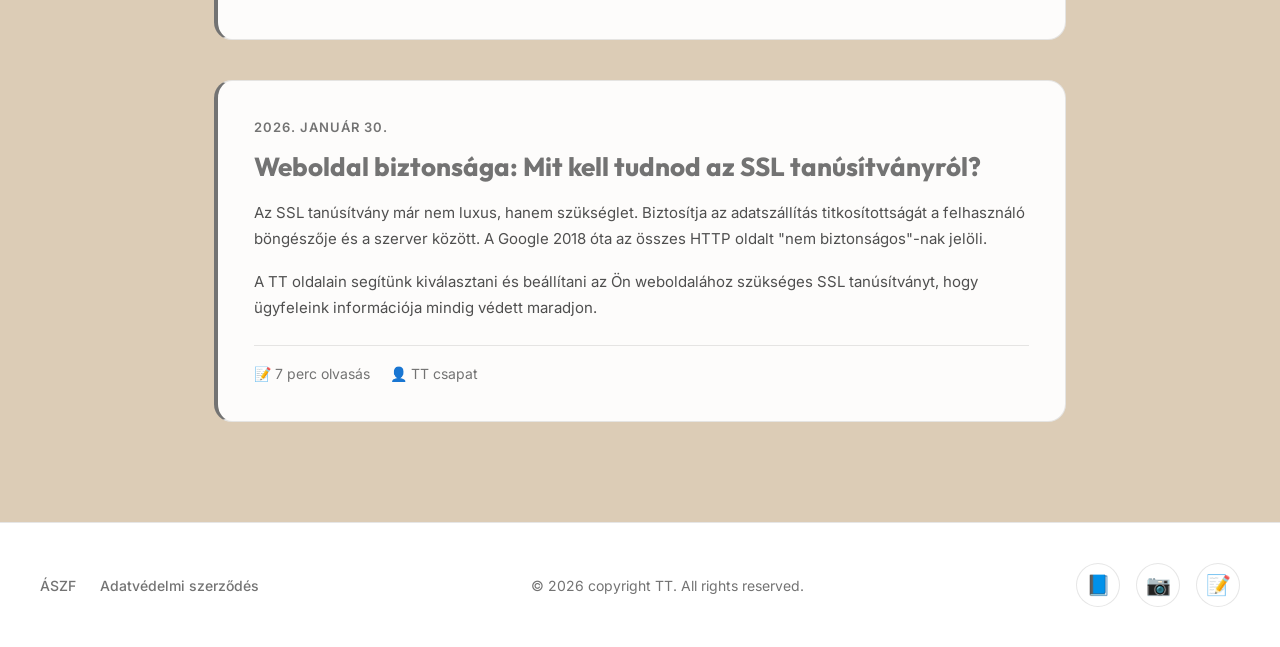
==== commit 194602ba: "sss" ====
--- a/blog/index.html
+++ b/blog/index.html
@@ -8,12 +8,6 @@
     <meta name="description" content="Szakmai cikkek, tippek és trendek a modern webfejlesztés, SEO és reszponzív webdesign világából.">
     <link rel="preconnect" href="https://fonts.googleapis.com">
     <link rel="preconnect" href="https://fonts.gstatic.com" crossorigin>
-    <script>
-        (function () {
-            var t = localStorage.getItem('siteTheme');
-            if (t === 'light') document.documentElement.setAttribute('data-theme', 'light');
-        })();
-    </script>
     <link rel="canonical" href="https://www.trefta.com/blog/">
     <link rel="stylesheet" href="/index.css">
     <style>
@@ -160,16 +154,16 @@
                 <li class="nav-item">
                     <a href="/#about" class="nav-link" data-i18n="nav-about">Rólam</a>
                 </li>
-                <li class="nav-item">
-                    <a href="/#portfolio" class="nav-link" data-i18n="nav-portfolio">Portfólió</a>
-                </li>
             </ul>
             <ul class="nav-group nav-group-right">
                 <li class="nav-item">
+                    <a href="/#portfolio" class="nav-link" data-i18n="nav-portfolio">Portfólió</a>
+                </li>
+                <li class="nav-item">
                     <a href="/#contact" class="nav-link" data-i18n="nav-contact">Kapcsolat</a>
                 </li>
                 <li class="nav-item">
-                    <a href="/blog/" class="nav-link nav-link-btn" data-i18n="nav-blog">Blog</a>
+                    <a href="/#pricing" class="nav-link nav-link-btn" data-i18n="nav-pricing">Áraink</a>
                 </li>
                 <li class="nav-item">
                     <button class="lang-toggle-btn" aria-label="Nyelvváltás / Language switch" onclick="toggleLanguage()">
@@ -181,17 +175,6 @@
                         <span class="lang-text">EN</span>
                     </button>
                 </li>
-                <li class="nav-item">
-                    <button class="theme-toggle-btn" type="button" aria-label="Sötét/világos téma váltása" title="Téma váltása" onclick="toggleTheme()">
-                        <svg class="icon-moon" viewBox="0 0 24 24" width="18" height="18" stroke="currentColor" stroke-width="2" fill="none" stroke-linecap="round" stroke-linejoin="round">
-                            <path d="M21 12.8A9 9 0 1 1 11.2 3a7 7 0 0 0 9.8 9.8z"></path>
-                        </svg>
-                        <svg class="icon-sun" viewBox="0 0 24 24" width="18" height="18" stroke="currentColor" stroke-width="2" fill="none" stroke-linecap="round" stroke-linejoin="round">
-                            <circle cx="12" cy="12" r="4"></circle>
-                            <path d="M12 2v2M12 20v2M4.93 4.93l1.41 1.41M17.66 17.66l1.41 1.41M2 12h2M20 12h2M4.93 19.07l1.41-1.41M17.66 6.34l1.41-1.41"></path>
-                        </svg>
-                    </button>
-                </li>
             </ul>
             </div>
             <div class="navbar-logo">
--- a/index.css
+++ b/index.css
@@ -152,20 +152,21 @@
 .nav-group {
 	display: flex;
 	list-style: none;
-	gap: 18px;
+	gap: 8px;
 	align-items: center;
 	grid-row: 1;
 	min-width: 0;
+	width: 100%;
 }
 
 .nav-group-left {
 	grid-column: 1;
-	justify-content: flex-end;
+	justify-content: space-evenly;
 }
 
 .nav-group-right {
 	grid-column: 3;
-	justify-content: flex-start;
+	justify-content: space-evenly;
 }
 
 .nav-item {
@@ -856,189 +857,6 @@
 .submit-button:hover {
 	transform: translateY(-2px);
 	box-shadow: 0 6px 20px rgba(var(--primary-rgb), 0.4);
-}
-
-/* Chatbot UI */
-.chatbot {
-	position: fixed;
-	right: 28px;
-	bottom: 28px;
-	display: flex;
-	flex-direction: column;
-	align-items: flex-end;
-	gap: 12px;
-	z-index: 200;
-}
-
-.chatbot-toggle {
-	background: linear-gradient(135deg, var(--primary-color), var(--secondary-color));
-	color: var(--on-primary);
-	border: none;
-	border-radius: 999px;
-	padding: 12px 24px;
-	font-weight: 600;
-	cursor: pointer;
-	box-shadow: 0 4px 20px rgba(var(--primary-rgb), 0.3);
-	display: inline-flex;
-	align-items: center;
-	gap: 10px;
-	transition: all 0.3s ease;
-	position: relative;
-}
-
-.chatbot-toggle:hover {
-	transform: translateY(-3px);
-	box-shadow: 0 8px 30px rgba(var(--primary-rgb), 0.5);
-}
-
-/* Pulse notification dot on toggle */
-.chatbot-toggle::before {
-	content: '';
-	position: absolute;
-	top: -2px;
-	right: -2px;
-	width: 10px;
-	height: 10px;
-	background: var(--accent-color);
-	border-radius: 50%;
-	border: 2px solid var(--bg);
-	animation: pulseGlow 2s infinite;
-}
-
-.chatbot-toggle-text {
-	font-size: 14px;
-	font-family: var(--font-body);
-}
-
-.chatbot-panel {
-	width: 340px;
-	height: 460px;
-	background: var(--panel-opaque);
-	border: 1px solid var(--border);
-	border-radius: 20px;
-	box-shadow: 0 15px 40px rgba(0, 0, 0, 0.6);
-	display: none;
-	flex-direction: column;
-	overflow: hidden;
-	transition: all 0.3s ease;
-}
-
-.chatbot-panel.is-open {
-	display: flex;
-}
-
-.chatbot-header {
-	background: rgba(255, 255, 255, 0.02);
-	color: var(--white);
-	padding: 16px 20px;
-	font-weight: 700;
-	font-family: var(--font-title);
-	font-size: 16px;
-	display: flex;
-	justify-content: space-between;
-	align-items: center;
-	border-bottom: 1px solid var(--border);
-}
-
-.chatbot-close {
-	background: transparent;
-	color: var(--muted);
-	border: none;
-	font-size: 24px;
-	cursor: pointer;
-	transition: color 0.2s;
-	line-height: 1;
-}
-
-.chatbot-close:hover {
-	color: var(--white);
-}
-
-.chatbot-messages {
-	padding: 20px;
-	flex: 1;
-	overflow-y: auto;
-	display: flex;
-	flex-direction: column;
-	gap: 12px;
-}
-
-/* Chat Scrollbar */
-.chatbot-messages::-webkit-scrollbar {
-	width: 6px;
-}
-.chatbot-messages::-webkit-scrollbar-track {
-	background: transparent;
-}
-.chatbot-messages::-webkit-scrollbar-thumb {
-	background: rgba(255, 255, 255, 0.05);
-	border-radius: 3px;
-}
-
-.chatbot-message {
-	font-size: 14px;
-	line-height: 1.45;
-	padding: 12px 16px;
-	border-radius: 14px;
-	max-width: 85%;
-	animation: fadeInUp 0.3s ease;
-}
-
-.chatbot-message.bot {
-	background: rgba(255, 255, 255, 0.04);
-	color: var(--text-color);
-	align-self: flex-start;
-	border-bottom-left-radius: 4px;
-	border: 1px solid var(--border);
-}
-
-.chatbot-message.user {
-	background: linear-gradient(135deg, var(--primary-color), var(--secondary-color));
-	color: var(--on-primary);
-	align-self: flex-end;
-	border-bottom-right-radius: 4px;
-	box-shadow: 0 4px 10px rgba(var(--primary-rgb), 0.15);
-}
-
-.chatbot-form {
-	display: flex;
-	gap: 8px;
-	padding: 16px 20px;
-	border-top: 1px solid var(--border);
-	background: rgba(0, 0, 0, 0.1);
-}
-
-.chatbot-input {
-	flex: 1;
-	background: rgba(255, 255, 255, 0.02);
-	color: var(--text-color);
-	border: 1px solid var(--border);
-	border-radius: 10px;
-	padding: 10px 14px;
-	font-family: var(--font-body);
-	font-size: 14px;
-}
-
-.chatbot-input:focus {
-	outline: none;
-	border-color: var(--primary-color);
-}
-
-.chatbot-send {
-	background: linear-gradient(135deg, var(--primary-color), var(--secondary-color));
-	color: var(--on-primary);
-	border: none;
-	border-radius: 10px;
-	padding: 10px 16px;
-	font-weight: 600;
-	font-family: var(--font-body);
-	font-size: 14px;
-	cursor: pointer;
-	transition: opacity 0.2s;
-}
-
-.chatbot-send:hover {
-	opacity: 0.9;
 }
 
 /* Footer Section */
@@ -1184,6 +1002,7 @@
 		flex-direction: column;
 		width: 100%;
 		gap: 2px;
+		justify-content: flex-start;
 	}
 
 	.nav-item {
@@ -1288,139 +1107,6 @@
 	.contact-form-container {
 		padding: 24px 16px;
 	}
-
-	.chatbot {
-		right: 16px;
-		bottom: 16px;
-	}
-
-	.chatbot-panel {
-		width: 290px;
-		height: 400px;
-	}
-}
-
-/* Theme toggle */
-.theme-toggle-btn {
-	background: rgba(115, 115, 115, 0.06) !important;
-	color: #737373 !important;
-	border: 1px solid rgba(115, 115, 115, 0.22) !important;
-	width: 40px;
-	height: 40px;
-	border-radius: 50% !important;
-	cursor: pointer;
-	display: inline-flex;
-	align-items: center;
-	justify-content: center;
-	transition: all 0.3s ease !important;
-}
-
-.theme-toggle-btn:hover {
-	background: rgba(115, 115, 115, 0.12) !important;
-	border-color: rgba(115, 115, 115, 0.4) !important;
-	transform: translateY(-1px);
-}
-
-.theme-toggle-btn .icon-sun {
-	display: none;
-}
-
-[data-theme="light"] .theme-toggle-btn .icon-sun {
-	display: block;
-}
-
-[data-theme="light"] .theme-toggle-btn .icon-moon {
-	display: none;
-}
-
-/* Light theme */
-[data-theme="light"] {
-	color-scheme: light;
-	--bg: #ffffff;
-	--bg-rgb: 255, 255, 255;
-	--panel: rgba(220, 204, 182, 0.45);
-	--panel-opaque: #ffffff;
-	--text-color: #4f4f4f;
-	--muted: #737373;
-	--white: #737373;
-	--border: rgba(115, 115, 115, 0.18);
-	--border-hover: rgba(115, 115, 115, 0.36);
-	--shadow: 0 10px 30px -12px rgba(115, 115, 115, 0.28);
-	--primary-color: #737373;
-	--primary-rgb: 115, 115, 115;
-	--secondary-color: #5c5c5c;
-	--secondary-rgb: 92, 92, 92;
-	--on-primary: #ffffff;
-	--glow-shadow: 0 0 25px rgba(var(--primary-rgb), 0.12);
-}
-
-[data-theme="light"] body {
-	background-image:
-		radial-gradient(circle at 10% 20%, rgba(var(--primary-rgb), 0.1) 0%, transparent 40%),
-		radial-gradient(circle at 90% 80%, rgba(var(--secondary-rgb), 0.08) 0%, transparent 40%);
-}
-
-[data-theme="light"] ::-webkit-scrollbar-thumb {
-	background: rgba(15, 23, 42, 0.2);
-}
-
-[data-theme="light"] .logo-text,
-[data-theme="light"] .hero-content h1,
-[data-theme="light"] .pricing .price,
-[data-theme="light"] .blog-header h1 {
-	background: none;
-	-webkit-text-fill-color: #737373;
-	color: #737373;
-}
-
-[data-theme="light"] .lang-toggle-btn,
-[data-theme="light"] .theme-toggle-btn {
-	background: rgba(15, 23, 42, 0.05) !important;
-	border-color: rgba(15, 23, 42, 0.12) !important;
-}
-
-[data-theme="light"] .lang-toggle-btn:hover,
-[data-theme="light"] .theme-toggle-btn:hover {
-	background: rgba(15, 23, 42, 0.1) !important;
-	border-color: rgba(15, 23, 42, 0.25) !important;
-}
-
-[data-theme="light"] .cta-secondary,
-[data-theme="light"] .product-image,
-[data-theme="light"] .form-group textarea,
-[data-theme="light"] .form-group input,
-[data-theme="light"] .chatbot-header,
-[data-theme="light"] .chatbot-message.bot,
-[data-theme="light"] .chatbot-input,
-[data-theme="light"] .social-link,
-[data-theme="light"] .contact-form-container {
-	background: rgba(15, 23, 42, 0.04);
-}
-
-[data-theme="light"] .cta-secondary:hover {
-	background: rgba(15, 23, 42, 0.08);
-	box-shadow: 0 10px 25px rgba(15, 23, 42, 0.08);
-}
-
-[data-theme="light"] .product-card:hover {
-	box-shadow: 0 20px 40px -15px rgba(15, 23, 42, 0.2), 0 0 30px rgba(var(--primary-rgb), 0.12);
-}
-
-[data-theme="light"] .chatbot-panel {
-	box-shadow: 0 15px 40px rgba(15, 23, 42, 0.2);
-}
-
-[data-theme="light"] .cta-button,
-[data-theme="light"] .submit-button,
-[data-theme="light"] .chatbot-toggle,
-[data-theme="light"] .chatbot-send,
-[data-theme="light"] .chatbot-message.user,
-[data-theme="light"] .product-card.popular::before {
-	color: var(--on-primary);
-}
-
-[data-theme="light"] .navbar {
-	box-shadow: 0 6px 20px rgba(15, 23, 42, 0.1) !important;
 }
 
 .product-card-link {
